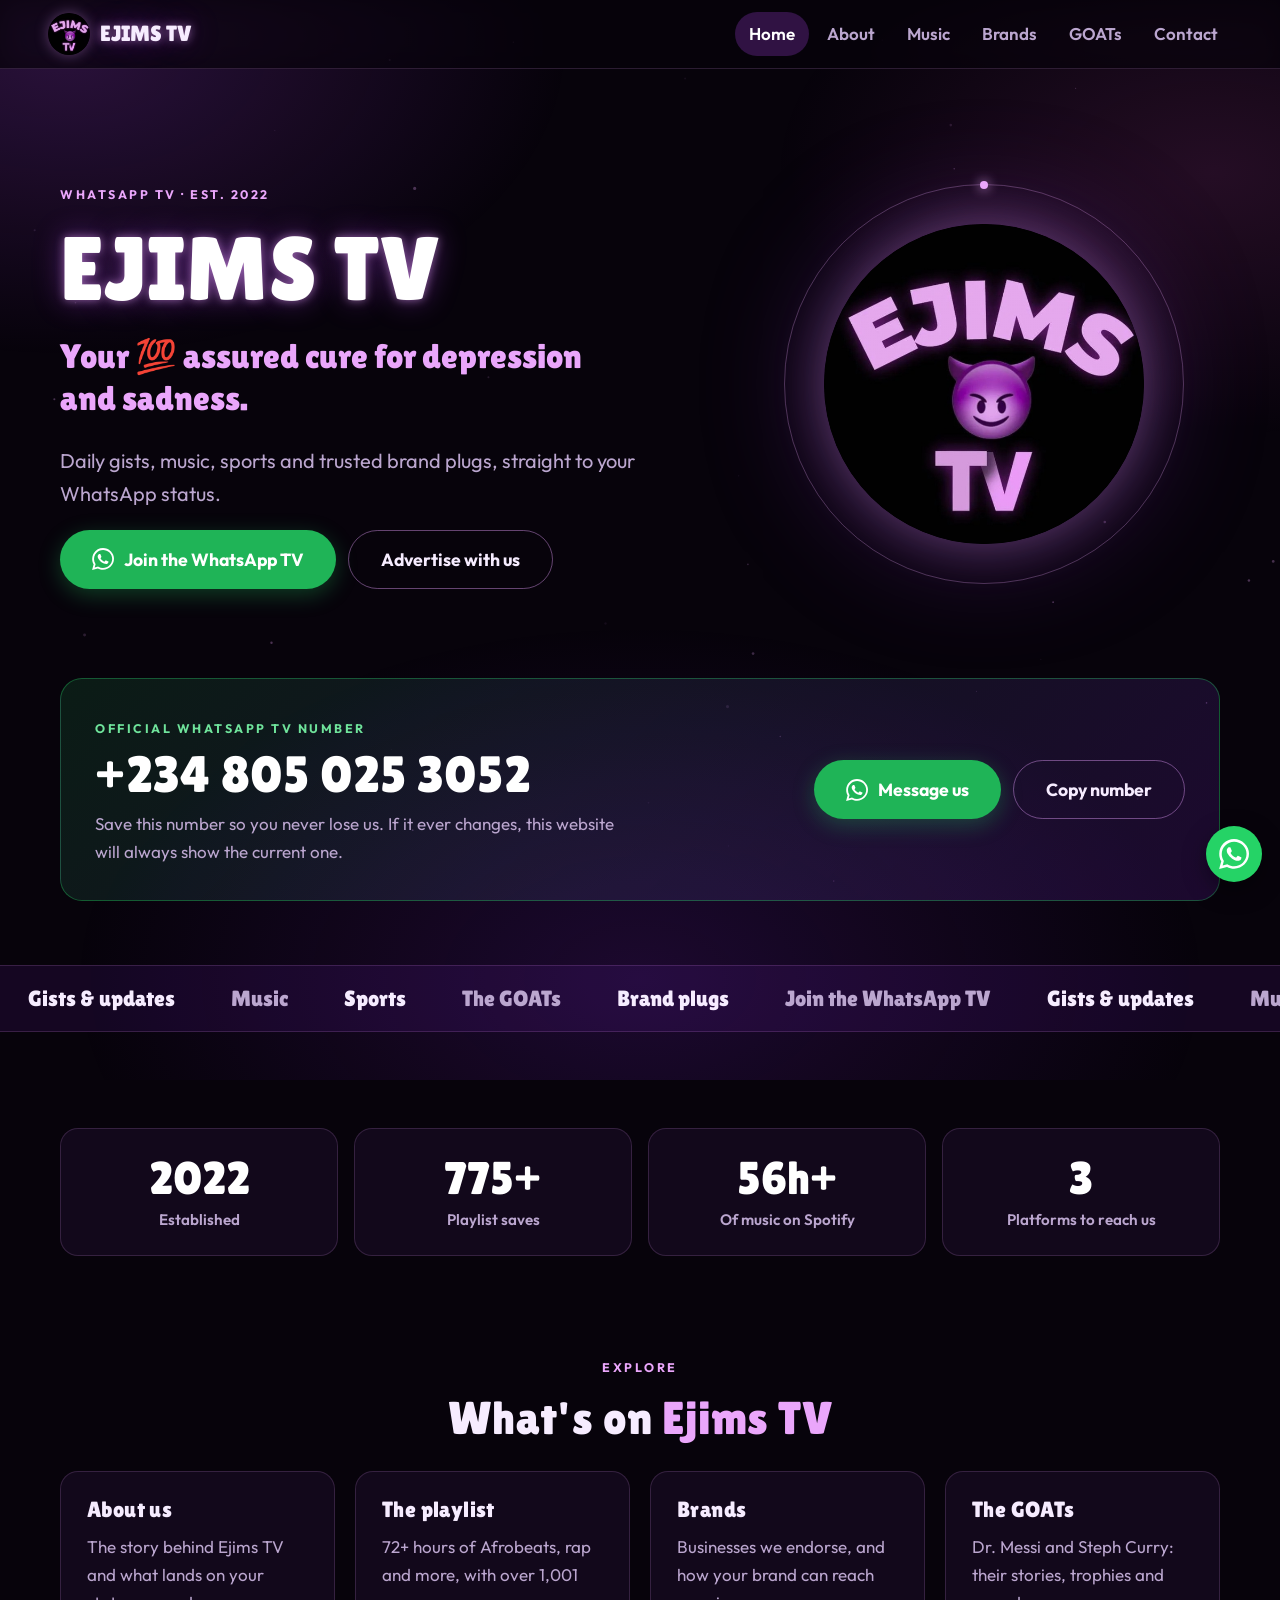
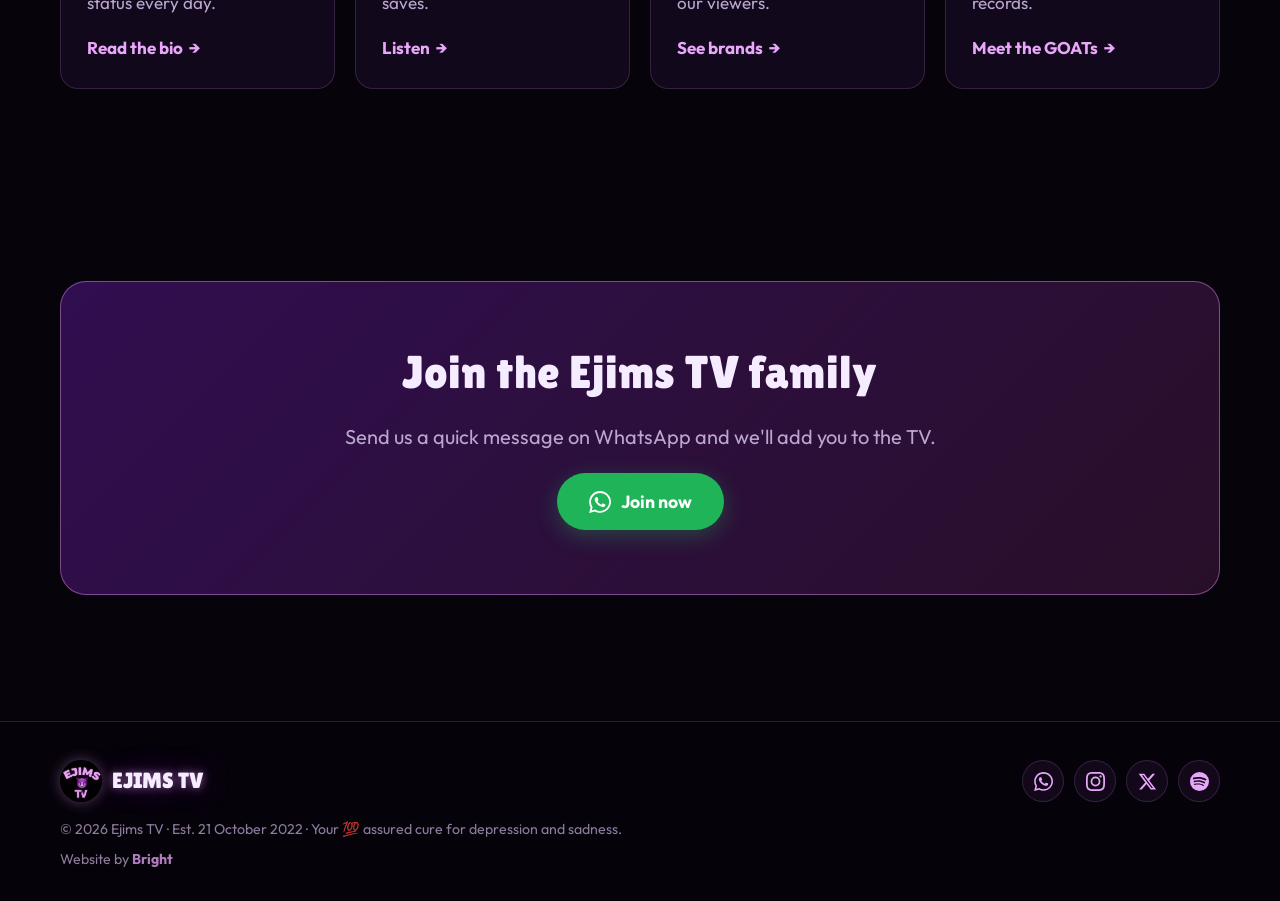
==== index.html @ bf31ee19 "Add files via upload" ====
<!doctype html>
<html lang="en">
<head>
<meta charset="utf-8">
<meta name="viewport" content="width=device-width, initial-scale=1">
<title>Ejims TV</title>
<meta name="description" content="Ejims TV is a WhatsApp TV. Your 💯 assured cure for depression and sadness. Join on WhatsApp.">
<meta name="theme-color" content="#07030b">
<meta name="author" content="Bright (brightedojaimoni.netlify.app)">
<!-- Website designed and built by Bright: https://brightedojaimoni.netlify.app -->
<link rel="canonical" href="https://ejimstv.netlify.app/">
<meta property="og:type" content="website">
<meta property="og:site_name" content="Ejims TV">
<meta property="og:url" content="https://ejimstv.netlify.app/">
<meta property="og:title" content="Ejims TV">
<meta property="og:description" content="Ejims TV is a WhatsApp TV. Your 💯 assured cure for depression and sadness. Join on WhatsApp.">
<meta property="og:image" content="https://ejimstv.netlify.app/assets/img/og-image.jpg">
<meta property="og:image:width" content="1200">
<meta property="og:image:height" content="630">
<meta property="og:image:alt" content="Ejims TV logo with the line: Your 💯 assured cure for depression and sadness">
<meta name="twitter:card" content="summary_large_image">
<meta name="twitter:site" content="@EjimsTV1">
<meta name="twitter:title" content="Ejims TV">
<meta name="twitter:description" content="Ejims TV is a WhatsApp TV. Your 💯 assured cure for depression and sadness. Join on WhatsApp.">
<meta name="twitter:image" content="https://ejimstv.netlify.app/assets/img/og-image.jpg">
<link rel="icon" href="assets/img/favicon.png">
<link rel="apple-touch-icon" href="assets/img/apple-touch-icon.png">
<link rel="preconnect" href="https://fonts.googleapis.com">
<link rel="preconnect" href="https://fonts.gstatic.com" crossorigin>
<link href="https://fonts.googleapis.com/css2?family=Lilita+One&family=Outfit:wght@400;600;700&display=swap" rel="stylesheet">
<link rel="stylesheet" href="assets/css/style.css">
<script>document.documentElement.classList.add("js")</script>
</head>
<body>
<a class="skip" href="#main">Skip to content</a>
<div class="bg-aurora" aria-hidden="true"></div>
<canvas id="particles" aria-hidden="true"></canvas>

<header class="nav">
  <a class="brand" href="index.html"><img src="assets/img/logo.png" alt="Ejims TV logo"><span>EJIMS TV</span></a>
  <button class="burger" aria-label="Menu" aria-expanded="false"><span></span></button>
  <nav aria-label="Main"><ul>
    <li><a class="link active" href="index.html" aria-current="page">Home</a></li>
    <li><a class="link" href="about.html">About</a></li>
    <li><a class="link" href="music.html">Music</a></li>
    <li><a class="link" href="brands.html">Brands</a></li>
    <li><a class="link" href="goats.html">GOATs</a></li>
    <li><a class="link" href="contact.html">Contact</a></li>
  </ul></nav>
</header>

<main id="main">

<section class="hero">
  <div class="wrap hero-grid">
    <div class="reveal">
      <span class="eyebrow">WhatsApp TV · Est. 2022</span>
      <h1 class="neon">EJIMS TV</h1>
      <p class="tagline">Your 💯 assured cure for depression and sadness.</p>
      <p class="lead">Daily gists, music, sports and trusted brand plugs, straight to your WhatsApp status.</p>
      <div class="btn-row">
        <a class="btn wa big" href="https://wa.me/2348050253052?text=Hi%20Ejims%20TV%21%20Please%20add%20me%20to%20the%20WhatsApp%20TV." data-wa="join" target="_blank" rel="noopener"><svg viewBox="0 0 24 24" aria-hidden="true"><path d="M17.5 14.4c-.3-.1-1.7-.8-2-.9-.3-.1-.5-.1-.7.1-.2.3-.8.9-.9 1.1-.2.2-.3.2-.6.1-.3-.1-1.2-.5-2.3-1.4-.9-.8-1.4-1.7-1.6-2-.2-.3 0-.5.1-.6l.4-.5c.1-.2.2-.3.3-.5.1-.2 0-.4 0-.5l-.9-2.2c-.2-.6-.5-.5-.7-.5h-.6c-.2 0-.5.1-.8.4-.3.3-1 1-1 2.4s1 2.8 1.2 3c.1.2 2 3.1 4.9 4.3.7.3 1.2.5 1.7.6.7.2 1.3.2 1.8.1.6-.1 1.7-.7 1.9-1.4.2-.7.2-1.2.2-1.4-.1-.1-.3-.2-.6-.3zM12 21.8c-1.8 0-3.5-.5-5-1.4l-.4-.2-3.7 1 1-3.6-.2-.4c-1-1.6-1.5-3.4-1.5-5.2 0-5.4 4.4-9.9 9.9-9.9 2.6 0 5.1 1 7 2.9 1.9 1.9 2.9 4.4 2.9 7 0 5.4-4.5 9.8-10 9.8zm8.4-18.3C18.2 1.3 15.2 0 12 0 5.5 0 .2 5.3.2 11.9c0 2.1.5 4.1 1.6 5.9L.1 24l6.3-1.7c1.7.9 3.7 1.4 5.7 1.4 6.5 0 11.9-5.3 11.9-11.9 0-3.2-1.2-6.1-3.6-8.3z"/></svg> Join the WhatsApp TV</a>
        <a class="btn ghost big" href="brands.html">Advertise with us</a>
      </div>
    </div>
    <div class="logo-stage reveal">
      <div class="ring"></div>
      <img class="logo" src="assets/img/logo.png" alt="Ejims TV logo: glowing pink letters and a purple devil emoji">
    </div>
  </div>
</section>

<section class="official-wrap">
  <div class="wrap">
    <div class="official reveal">
      <div class="official-text">
        <span class="eyebrow">Official WhatsApp TV number</span>
        <p class="official-num" data-wa-display>+234 805 025 3052</p>
        <p class="official-note">Save this number so you never lose us. If it ever changes, this website will always show the current one.</p>
      </div>
      <div class="btn-row">
        <a class="btn wa big" href="https://wa.me/2348050253052?text=Hi%20Ejims%20TV%21%20Please%20add%20me%20to%20the%20WhatsApp%20TV." data-wa="join" target="_blank" rel="noopener"><svg viewBox="0 0 24 24" aria-hidden="true"><path d="M17.5 14.4c-.3-.1-1.7-.8-2-.9-.3-.1-.5-.1-.7.1-.2.3-.8.9-.9 1.1-.2.2-.3.2-.6.1-.3-.1-1.2-.5-2.3-1.4-.9-.8-1.4-1.7-1.6-2-.2-.3 0-.5.1-.6l.4-.5c.1-.2.2-.3.3-.5.1-.2 0-.4 0-.5l-.9-2.2c-.2-.6-.5-.5-.7-.5h-.6c-.2 0-.5.1-.8.4-.3.3-1 1-1 2.4s1 2.8 1.2 3c.1.2 2 3.1 4.9 4.3.7.3 1.2.5 1.7.6.7.2 1.3.2 1.8.1.6-.1 1.7-.7 1.9-1.4.2-.7.2-1.2.2-1.4-.1-.1-.3-.2-.6-.3zM12 21.8c-1.8 0-3.5-.5-5-1.4l-.4-.2-3.7 1 1-3.6-.2-.4c-1-1.6-1.5-3.4-1.5-5.2 0-5.4 4.4-9.9 9.9-9.9 2.6 0 5.1 1 7 2.9 1.9 1.9 2.9 4.4 2.9 7 0 5.4-4.5 9.8-10 9.8zm8.4-18.3C18.2 1.3 15.2 0 12 0 5.5 0 .2 5.3.2 11.9c0 2.1.5 4.1 1.6 5.9L.1 24l6.3-1.7c1.7.9 3.7 1.4 5.7 1.4 6.5 0 11.9-5.3 11.9-11.9 0-3.2-1.2-6.1-3.6-8.3z"/></svg> Message us</a>
        <button class="btn ghost big copy-num" type="button">Copy number</button>
      </div>
    </div>
  </div>
</section>

<div class="marquee" aria-hidden="true"><div class="track"><span>Gists & updates</span><span>Music</span><span>Sports</span><span>The GOATs</span><span>Brand plugs</span><span>Join the WhatsApp TV</span><span>Gists & updates</span><span>Music</span><span>Sports</span><span>The GOATs</span><span>Brand plugs</span><span>Join the WhatsApp TV</span></div></div>

<section>
  <div class="wrap">
    <div class="stats">
      <div class="stat reveal"><b>2022</b><span>Established</span></div>
      <div class="stat reveal"><b data-count="1001" data-suffix="+">1,001+</b><span>Playlist saves</span></div>
      <div class="stat reveal"><b data-count="72" data-suffix="h+">72h+</b><span>Of music on Spotify</span></div>
      <div class="stat reveal"><b data-count="4">4</b><span>Platforms to reach us</span></div>
    </div>
  </div>
</section>

<section style="padding-top:0">
  <div class="wrap">
    <div class="center reveal"><span class="eyebrow">Explore</span><h2>What's on <span class="accent">Ejims TV</span></h2></div>
    <div class="grid" style="margin-top:28px">
      <a class="card reveal" href="about.html"><h3>About us</h3><p>The story behind Ejims TV and what lands on your status every day.</p><span class="more">Read the bio <b>→</b></span></a>
      <a class="card reveal" href="music.html"><h3>The playlist</h3><p>72+ hours of Afrobeats, rap and more, with over 1,001 saves.</p><span class="more">Listen <b>→</b></span></a>
      <a class="card reveal" href="brands.html"><h3>Brands</h3><p>Businesses we endorse, and how your brand can reach our viewers.</p><span class="more">See brands <b>→</b></span></a>
      <a class="card reveal" href="goats.html"><h3>The GOATs</h3><p>Dr. Messi and Steph Curry: their stories, trophies and records.</p><span class="more">Meet the GOATs <b>→</b></span></a>
    </div>
  </div>
</section>

<section>
  <div class="wrap">
    <div class="cta-band reveal">
      <h2>Join the Ejims TV family</h2>
      <p class="lead" style="margin-inline:auto">Send us a quick message on WhatsApp and we'll add you to the TV.</p>
      <div class="btn-row" style="justify-content:center">
        <a class="btn wa big" href="https://wa.me/2348050253052?text=Hi%20Ejims%20TV%21%20Please%20add%20me%20to%20the%20WhatsApp%20TV." data-wa="join" target="_blank" rel="noopener"><svg viewBox="0 0 24 24" aria-hidden="true"><path d="M17.5 14.4c-.3-.1-1.7-.8-2-.9-.3-.1-.5-.1-.7.1-.2.3-.8.9-.9 1.1-.2.2-.3.2-.6.1-.3-.1-1.2-.5-2.3-1.4-.9-.8-1.4-1.7-1.6-2-.2-.3 0-.5.1-.6l.4-.5c.1-.2.2-.3.3-.5.1-.2 0-.4 0-.5l-.9-2.2c-.2-.6-.5-.5-.7-.5h-.6c-.2 0-.5.1-.8.4-.3.3-1 1-1 2.4s1 2.8 1.2 3c.1.2 2 3.1 4.9 4.3.7.3 1.2.5 1.7.6.7.2 1.3.2 1.8.1.6-.1 1.7-.7 1.9-1.4.2-.7.2-1.2.2-1.4-.1-.1-.3-.2-.6-.3zM12 21.8c-1.8 0-3.5-.5-5-1.4l-.4-.2-3.7 1 1-3.6-.2-.4c-1-1.6-1.5-3.4-1.5-5.2 0-5.4 4.4-9.9 9.9-9.9 2.6 0 5.1 1 7 2.9 1.9 1.9 2.9 4.4 2.9 7 0 5.4-4.5 9.8-10 9.8zm8.4-18.3C18.2 1.3 15.2 0 12 0 5.5 0 .2 5.3.2 11.9c0 2.1.5 4.1 1.6 5.9L.1 24l6.3-1.7c1.7.9 3.7 1.4 5.7 1.4 6.5 0 11.9-5.3 11.9-11.9 0-3.2-1.2-6.1-3.6-8.3z"/></svg> Join now</a>
      </div>
    </div>
  </div>
</section>

</main>

<footer>
  <div class="wrap">
    <div class="row">
      <a class="brand" href="index.html"><img src="assets/img/logo.png" alt=""><span>EJIMS TV</span></a>
      <div class="icons">
        <a href="https://wa.me/2348050253052?text=Hi%20Ejims%20TV%21%20Please%20add%20me%20to%20the%20WhatsApp%20TV." data-wa="join" target="_blank" rel="noopener" aria-label="WhatsApp"><svg viewBox="0 0 24 24" aria-hidden="true"><path d="M17.5 14.4c-.3-.1-1.7-.8-2-.9-.3-.1-.5-.1-.7.1-.2.3-.8.9-.9 1.1-.2.2-.3.2-.6.1-.3-.1-1.2-.5-2.3-1.4-.9-.8-1.4-1.7-1.6-2-.2-.3 0-.5.1-.6l.4-.5c.1-.2.2-.3.3-.5.1-.2 0-.4 0-.5l-.9-2.2c-.2-.6-.5-.5-.7-.5h-.6c-.2 0-.5.1-.8.4-.3.3-1 1-1 2.4s1 2.8 1.2 3c.1.2 2 3.1 4.9 4.3.7.3 1.2.5 1.7.6.7.2 1.3.2 1.8.1.6-.1 1.7-.7 1.9-1.4.2-.7.2-1.2.2-1.4-.1-.1-.3-.2-.6-.3zM12 21.8c-1.8 0-3.5-.5-5-1.4l-.4-.2-3.7 1 1-3.6-.2-.4c-1-1.6-1.5-3.4-1.5-5.2 0-5.4 4.4-9.9 9.9-9.9 2.6 0 5.1 1 7 2.9 1.9 1.9 2.9 4.4 2.9 7 0 5.4-4.5 9.8-10 9.8zm8.4-18.3C18.2 1.3 15.2 0 12 0 5.5 0 .2 5.3.2 11.9c0 2.1.5 4.1 1.6 5.9L.1 24l6.3-1.7c1.7.9 3.7 1.4 5.7 1.4 6.5 0 11.9-5.3 11.9-11.9 0-3.2-1.2-6.1-3.6-8.3z"/></svg></a>
        <a href="https://www.instagram.com/ejimstv1" target="_blank" rel="noopener" aria-label="Instagram"><svg viewBox="0 0 24 24" aria-hidden="true"><path d="M12 2.2c3.2 0 3.6 0 4.8.1 3.3.1 4.8 1.7 4.9 4.9.1 1.3.1 1.6.1 4.8s0 3.6-.1 4.8c-.1 3.2-1.7 4.8-4.9 4.9-1.3.1-1.6.1-4.8.1s-3.6 0-4.8-.1c-3.3-.1-4.8-1.7-4.9-4.9C2.2 15.6 2.2 15.2 2.2 12s0-3.6.1-4.8C2.4 3.9 3.9 2.4 7.2 2.3 8.4 2.2 8.8 2.2 12 2.2zM12 0C8.7 0 8.3 0 7.1.1 2.7.3.3 2.7.1 7.1 0 8.3 0 8.7 0 12s0 3.7.1 4.9c.2 4.4 2.6 6.8 7 7 1.2.1 1.6.1 4.9.1s3.7 0 4.9-.1c4.4-.2 6.8-2.6 7-7 .1-1.2.1-1.6.1-4.9s0-3.7-.1-4.9c-.2-4.4-2.6-6.8-7-7C15.7 0 15.3 0 12 0zm0 5.8a6.2 6.2 0 1 0 0 12.4 6.2 6.2 0 0 0 0-12.4zM12 16a4 4 0 1 1 0-8 4 4 0 0 1 0 8zm6.4-11.8a1.4 1.4 0 1 0 0 2.9 1.4 1.4 0 0 0 0-2.9z"/></svg></a>
        <a href="https://x.com/EjimsTV1" target="_blank" rel="noopener" aria-label="X (Twitter)"><svg viewBox="0 0 24 24" aria-hidden="true"><path d="M18.2 2.2h3.4l-7.4 8.5 8.7 11.5h-6.8l-5.3-7-6.1 7H1.3l7.9-9L.8 2.2h7l4.8 6.4 5.6-6.4zm-1.2 18h1.9L7 4.1H5L17 20.2z"/></svg></a>
        <a href="https://open.spotify.com/playlist/39rjvm17uGZsplxBVE3SFu" target="_blank" rel="noopener" aria-label="Spotify playlist"><svg viewBox="0 0 24 24" aria-hidden="true"><path d="M12 0a12 12 0 1 0 0 24 12 12 0 0 0 0-24zm5.5 17.3a.7.7 0 0 1-1 .3c-2.8-1.7-6.4-2.1-10.6-1.2a.7.7 0 1 1-.3-1.5c4.6-1 8.5-.6 11.7 1.4.3.2.4.7.2 1zm1.5-3.3a.9.9 0 0 1-1.3.3c-3.2-2-8.1-2.6-11.9-1.4a.9.9 0 0 1-.5-1.8c4.3-1.3 9.7-.7 13.4 1.6.4.3.5.9.3 1.3zm.1-3.4C15.3 8.3 8.9 8.1 5.2 9.2a1.1 1.1 0 1 1-.6-2.1c4.3-1.3 11.3-1 15.7 1.6a1.1 1.1 0 0 1-1.2 1.9z"/></svg></a>
      </div>
    </div>
    <small>© <span data-year>2026</span> Ejims TV · Est. 21 October 2022 · Your 💯 assured cure for depression and sadness.</small>
    <small class="credit">Website by <a href="https://brightedojaimoni.netlify.app" target="_blank" rel="noopener author">Bright</a></small>
  </div>
</footer>

<a class="wa-float" href="https://wa.me/2348050253052?text=Hi%20Ejims%20TV%21%20Please%20add%20me%20to%20the%20WhatsApp%20TV." data-wa="join" target="_blank" rel="noopener" aria-label="Chat with Ejims TV on WhatsApp"><svg viewBox="0 0 24 24" aria-hidden="true"><path d="M17.5 14.4c-.3-.1-1.7-.8-2-.9-.3-.1-.5-.1-.7.1-.2.3-.8.9-.9 1.1-.2.2-.3.2-.6.1-.3-.1-1.2-.5-2.3-1.4-.9-.8-1.4-1.7-1.6-2-.2-.3 0-.5.1-.6l.4-.5c.1-.2.2-.3.3-.5.1-.2 0-.4 0-.5l-.9-2.2c-.2-.6-.5-.5-.7-.5h-.6c-.2 0-.5.1-.8.4-.3.3-1 1-1 2.4s1 2.8 1.2 3c.1.2 2 3.1 4.9 4.3.7.3 1.2.5 1.7.6.7.2 1.3.2 1.8.1.6-.1 1.7-.7 1.9-1.4.2-.7.2-1.2.2-1.4-.1-.1-.3-.2-.6-.3zM12 21.8c-1.8 0-3.5-.5-5-1.4l-.4-.2-3.7 1 1-3.6-.2-.4c-1-1.6-1.5-3.4-1.5-5.2 0-5.4 4.4-9.9 9.9-9.9 2.6 0 5.1 1 7 2.9 1.9 1.9 2.9 4.4 2.9 7 0 5.4-4.5 9.8-10 9.8zm8.4-18.3C18.2 1.3 15.2 0 12 0 5.5 0 .2 5.3.2 11.9c0 2.1.5 4.1 1.6 5.9L.1 24l6.3-1.7c1.7.9 3.7 1.4 5.7 1.4 6.5 0 11.9-5.3 11.9-11.9 0-3.2-1.2-6.1-3.6-8.3z"/></svg></a>
<button class="to-top" aria-label="Back to top">↑</button>
<script src="assets/js/config.js" defer></script>
<script src="assets/js/main.js" defer></script>
</body>
</html>
---- assets/css/style.css ----
/* Ejims TV — neon night theme pulled from the logo, kept calm enough for brands */
:root {
  --bg: #07030b;
  --card: rgba(22, 11, 33, 0.78);
  --card-solid: #140a1f;
  --line: rgba(232, 160, 255, 0.16);
  --line-strong: rgba(232, 160, 255, 0.42);
  --pink: #eaa6fb;
  --purple: #9b3fd6;
  --violet: #6a1fb0;
  --hot: #d94fc4;
  --text: #f6ecff;
  --muted: #bba6cf;
  --wa: #25d366;
  --radius: 18px;
  --glow: 0 0 10px rgba(234, 166, 251, .55), 0 0 30px rgba(155, 63, 214, .45);
  --font-display: "Lilita One", "Arial Rounded MT Bold", system-ui, sans-serif;
  --font-body: "Outfit", system-ui, -apple-system, Segoe UI, sans-serif;
  --ease: cubic-bezier(.2, .8, .2, 1);
  color-scheme: dark;
}

*, *::before, *::after { box-sizing: border-box; }
html { scroll-behavior: smooth; -webkit-text-size-adjust: 100%; }
body {
  margin: 0; background: var(--bg); color: var(--text);
  font-family: var(--font-body); font-size: 17px; line-height: 1.65;
  overflow-x: hidden; min-height: 100vh;
}
img { max-width: 100%; display: block; }
a { color: var(--pink); }
h1, h2, h3 { font-family: var(--font-display); font-weight: 400; line-height: 1.1; margin: 0 0 .5em; letter-spacing: .4px; text-wrap: balance; }
h1 { font-size: clamp(2.6rem, 7vw, 4.8rem); }
h2 { font-size: clamp(1.9rem, 4.5vw, 2.9rem); }
h3 { font-size: 1.35rem; }
p { margin: 0 0 1em; }

/* ---------- Background ---------- */
.bg-aurora {
  position: fixed; inset: -20%; z-index: -3; pointer-events: none;
  background:
    radial-gradient(40% 35% at 18% 18%, rgba(155, 63, 214, .24), transparent 70%),
    radial-gradient(35% 30% at 82% 28%, rgba(217, 79, 196, .14), transparent 70%),
    radial-gradient(45% 40% at 50% 92%, rgba(106, 31, 176, .22), transparent 70%);
  animation: aurora 40s ease-in-out infinite alternate;
}
@keyframes aurora { to { transform: translate3d(3%, -2%, 0) scale(1.06); } }
#particles { position: fixed; inset: 0; z-index: -2; pointer-events: none; }

/* ---------- Page fade ---------- */
body { animation: page-in .5s var(--ease) both; }
body.leaving { opacity: 0; transition: opacity .25s; }
@keyframes page-in { from { opacity: 0; } }

/* ---------- Nav ---------- */
.nav {
  position: sticky; top: 0; z-index: 50;
  display: flex; align-items: center; justify-content: space-between; gap: 16px;
  padding: 12px clamp(16px, 4vw, 48px);
  background: rgba(7, 3, 11, .78);
  backdrop-filter: blur(14px); -webkit-backdrop-filter: blur(14px);
  border-bottom: 1px solid var(--line);
}
.brand { display: flex; align-items: center; gap: 10px; text-decoration: none; color: var(--text); }
.brand img { width: 42px; height: 42px; border-radius: 50%; box-shadow: 0 0 14px rgba(234,166,251,.35); }
.brand span { font-family: var(--font-display); font-size: 1.35rem; text-shadow: var(--glow); }
.nav ul { list-style: none; display: flex; gap: 4px; margin: 0; padding: 0; }
.nav a.link {
  display: block; padding: 8px 14px; border-radius: 999px;
  color: var(--muted); text-decoration: none; font-weight: 600; transition: color .2s, background .2s;
}
.nav a.link:hover { color: #fff; }
.nav a.link.active { color: #fff; background: rgba(155,63,214,.28); }
.burger { display: none; background: none; border: 0; width: 44px; height: 44px; cursor: pointer; position: relative; }
.burger span, .burger span::before, .burger span::after {
  position: absolute; left: 10px; width: 24px; height: 2px; border-radius: 2px; background: var(--pink);
  transition: transform .3s, background .3s; content: "";
}
.burger span { top: 21px; }
.burger span::before { top: -8px; left: 0; }
.burger span::after { top: 8px; left: 0; }
.nav.open .burger span { background: transparent; }
.nav.open .burger span::before { transform: translateY(8px) rotate(45deg); }
.nav.open .burger span::after { transform: translateY(-8px) rotate(-45deg); }
@media (max-width: 860px) {
  .burger { display: block; order: 3; margin-right: -8px; }
  .nav > nav { order: 2; }
  .nav ul {
    position: fixed; inset: 67px 0 auto 0; flex-direction: column; gap: 2px;
    padding: 12px 16px 18px; background: rgba(10, 4, 16, .98); border-bottom: 1px solid var(--line);
    transform: translateY(-110%); transition: transform .35s var(--ease); visibility: hidden;
  }
  .nav.open ul { transform: none; visibility: visible; }
  .nav a.link { font-size: 1.1rem; padding: 12px 16px; }
}

/* ---------- Layout ---------- */
main { position: relative; overflow-x: clip; }
.wrap { width: min(1160px, 100% - 32px); margin-inline: auto; }
section { padding: clamp(52px, 8vw, 96px) 0; }
.eyebrow {
  display: inline-block; font-weight: 700; font-size: .78rem; letter-spacing: 2.5px; text-transform: uppercase;
  color: var(--pink); margin-bottom: 14px;
}
.lead { font-size: clamp(1.08rem, 2.1vw, 1.25rem); color: var(--muted); max-width: 640px; }
.center { text-align: center; }
.center .lead { margin-inline: auto; }
.neon { color: #fff; text-shadow: var(--glow); }
.accent { color: var(--pink); }

/* ---------- Buttons ---------- */
.btn {
  display: inline-flex; align-items: center; justify-content: center; gap: 10px;
  padding: 14px 26px; border-radius: 999px; border: 0; cursor: pointer;
  font: 700 1rem var(--font-body); color: #fff; text-decoration: none;
  background: linear-gradient(135deg, var(--violet), var(--purple));
  box-shadow: 0 6px 22px rgba(155,63,214,.35);
  transition: transform .2s var(--ease), box-shadow .2s, background .2s;
}
.btn:hover { transform: translateY(-2px); box-shadow: 0 10px 30px rgba(155,63,214,.5); }
.btn:active { transform: none; }
.btn.wa { background: #1fb457; box-shadow: 0 6px 22px rgba(37,211,102,.28); }
.btn.wa:hover { background: #22c35f; box-shadow: 0 10px 30px rgba(37,211,102,.4); }
.btn.spotify { background: #1aa34a; box-shadow: 0 6px 22px rgba(29,185,84,.28); }
.btn.ghost { background: transparent; border: 1.5px solid var(--line-strong); box-shadow: none; color: var(--text); }
.btn.ghost:hover { border-color: var(--pink); background: rgba(234,166,251,.06); }
.btn.big { padding: 17px 32px; font-size: 1.1rem; }
.btn svg { width: 22px; height: 22px; flex: none; fill: currentColor; }
.btn-row { display: flex; flex-wrap: wrap; gap: 12px; }
.center .btn-row { justify-content: center; }

/* ---------- Hero ---------- */
.hero { padding: clamp(48px, 9vw, 110px) 0 clamp(48px, 7vw, 90px); }
.hero-grid { display: grid; grid-template-columns: 1.15fr .85fr; gap: 48px; align-items: center; }
.hero h1 { margin-bottom: .2em; font-size: clamp(3rem, 8vw, 5.6rem); }
.hero .tagline { font-family: var(--font-display); font-size: clamp(1.45rem, 3.2vw, 2.1rem); line-height: 1.25; color: var(--pink); margin-bottom: .7em; max-width: 560px; }
.logo-stage { position: relative; aspect-ratio: 1; width: min(400px, 100%); max-width: 100%; margin-inline: auto; display: grid; place-items: center; }
.logo-stage .ring { position: absolute; inset: 0; border-radius: 50%; border: 1px solid rgba(234,166,251,.28); animation: spin 60s linear infinite; }
.logo-stage .ring::after { content: ""; position: absolute; top: -4px; left: 50%; width: 8px; height: 8px; margin-left: -4px; border-radius: 50%; background: var(--pink); box-shadow: 0 0 12px var(--pink); }
.logo-stage img.logo { width: 80%; border-radius: 50%; box-shadow: 0 0 50px rgba(234,166,251,.3), 0 0 120px rgba(155,63,214,.35); animation: float 8s ease-in-out infinite; }
@keyframes spin { to { transform: rotate(360deg); } }
@keyframes float { 0%,100% { transform: translateY(0); } 50% { transform: translateY(-10px); } }
@media (max-width: 860px) {
  .hero-grid { grid-template-columns: 1fr; text-align: center; gap: 28px; }
  .hero .btn-row { justify-content: center; }
  .hero .lead, .hero .tagline { margin-inline: auto; }
  .logo-stage { width: min(280px, 76%); order: -1; }
}

/* ---------- Marquee (one, calm) ---------- */
.marquee { overflow: hidden; border-block: 1px solid var(--line); background: rgba(106,31,176,.14); }
.marquee .track { display: flex; width: max-content; animation: marquee 60s linear infinite; }
.marquee span { font-family: var(--font-display); font-size: clamp(1.05rem, 2.2vw, 1.4rem); padding: 14px 28px; white-space: nowrap; color: var(--muted); }
.marquee span:nth-child(odd) { color: var(--text); }
@keyframes marquee { to { transform: translateX(-50%); } }

/* ---------- Cards ---------- */
.grid { display: grid; gap: 20px; grid-template-columns: repeat(auto-fit, minmax(240px, 1fr)); }
.card {
  position: relative; padding: 26px; border-radius: var(--radius);
  background: var(--card); border: 1px solid var(--line);
  transition: transform .3s var(--ease), border-color .3s, box-shadow .3s;
}
.card:hover { border-color: var(--line-strong); }
a.card { text-decoration: none; color: inherit; display: block; }
a.card:hover, .lift:hover { transform: translateY(-4px); box-shadow: 0 16px 40px rgba(60,16,100,.35); }
.card .icon { font-size: 1.9rem; margin-bottom: 10px; display: block; }
.card p { color: var(--muted); }
.card .more { color: var(--pink); font-weight: 700; display: inline-flex; gap: 6px; align-items: center; }
.card .more b { transition: transform .25s var(--ease); }
a.card:hover .more b { transform: translateX(4px); }

/* ---------- Stats ---------- */
.stats { display: grid; grid-template-columns: repeat(auto-fit, minmax(170px, 1fr)); gap: 16px; }
.stat { text-align: center; padding: 22px 14px; border-radius: var(--radius); background: var(--card); border: 1px solid var(--line); }
.stat b { display: block; font-family: var(--font-display); font-weight: 400; font-size: clamp(2.1rem, 4.5vw, 2.9rem); color: #fff; line-height: 1.15; font-variant-numeric: tabular-nums; }
.stat span { color: var(--muted); font-weight: 600; font-size: .95rem; }

/* ---------- Page header ---------- */
.page-head { padding: clamp(56px, 9vw, 104px) 0 24px; text-align: center; }
.page-head .lead { margin-inline: auto; }

/* ---------- Reveal (content is visible by default; JS opts in) ---------- */
.js .reveal { opacity: 0; transform: translateY(24px); transition: opacity .7s ease, transform .7s var(--ease); }
.js .reveal.in { opacity: 1; transform: none; }

/* ---------- About ---------- */
.about-grid { display: grid; grid-template-columns: .8fr 1.2fr; gap: 50px; align-items: center; }
.about-grid .photo img { border-radius: 50%; width: min(360px, 100%); margin-inline: auto; box-shadow: 0 0 70px rgba(155,63,214,.4); }
@media (max-width: 860px) { .about-grid { grid-template-columns: 1fr; text-align: center; } .about-grid .btn-row { justify-content: center; } }
.timeline { position: relative; max-width: 780px; margin: 36px auto 0; padding-left: 34px; display: grid; gap: 18px; }
.timeline::before { content: ""; position: absolute; left: 9px; top: 8px; bottom: 8px; width: 2px; background: linear-gradient(var(--pink), var(--purple), transparent); }
.tl-item::before { content: ""; position: absolute; left: -31px; top: 30px; width: 12px; height: 12px; border-radius: 50%; background: var(--pink); box-shadow: 0 0 0 4px rgba(234,166,251,.18); }
.tl-item .date { font-weight: 700; color: var(--pink); letter-spacing: 1.5px; text-transform: uppercase; font-size: .8rem; }
.todo-note { border: 1px dashed var(--line-strong); border-radius: 14px; padding: 12px 16px; color: var(--muted); font-size: .95rem; }

/* ---------- Music ---------- */
.playlist { display: grid; grid-template-columns: 300px 1fr; gap: 32px; align-items: center; max-width: 920px; margin: 0 auto; padding: 28px; }
.playlist .cover { width: 100%; aspect-ratio: 1; border-radius: 14px; object-fit: cover; box-shadow: 0 20px 50px rgba(0,0,0,.5); }
.playlist .meta { color: var(--muted); font-size: .95rem; margin-bottom: 16px; }
.playlist .meta b { color: var(--text); }
.tracks { list-style: none; margin: 0 0 20px; padding: 0; display: grid; gap: 2px; counter-reset: t; }
.tracks li { display: grid; grid-template-columns: 26px 1fr; gap: 10px; padding: 8px 10px; border-radius: 10px; counter-increment: t; transition: background .2s; }
.tracks li::before { content: counter(t); color: var(--muted); font-variant-numeric: tabular-nums; text-align: right; }
.tracks li:hover { background: rgba(155,63,214,.16); }
.tracks strong { display: block; font-weight: 600; }
.tracks small { color: var(--muted); }
@media (max-width: 760px) { .playlist { grid-template-columns: 1fr; padding: 20px; } .playlist .cover { max-width: 280px; margin-inline: auto; } }
.player-wrap { max-width: 920px; margin: 26px auto 0; }
.player-wrap iframe { width: 100%; height: 452px; border: 0; border-radius: 14px; background: #121212; display: block; }
.artists { display: flex; flex-wrap: wrap; gap: 10px; justify-content: center; margin-top: 18px; }
.chip { padding: 8px 16px; border-radius: 999px; border: 1px solid var(--line); background: var(--card); font-weight: 600; font-size: .95rem; }

/* ---------- Brands ---------- */
.brand-card { text-align: center; min-height: 230px; display: flex; flex-direction: column; align-items: center; justify-content: center; }
.brand-card .placeholder-logo { width: 84px; height: 84px; border-radius: 22px; display: grid; place-items: center; font-size: 2.1rem; margin-bottom: 14px; background: rgba(155,63,214,.18); border: 1px solid var(--line); }
.brand-card.ad-slot { border-style: dashed; }
.perks { display: grid; grid-template-columns: repeat(auto-fit, minmax(220px, 1fr)); gap: 18px; }

/* ---------- GOATs ---------- */
.goat-switch { display: flex; justify-content: center; gap: 10px; flex-wrap: wrap; margin-top: 26px; }
.profile { display: grid; grid-template-columns: 380px 1fr; gap: 40px; align-items: center; }
.profile.curry { grid-template-columns: 1fr 340px; }
.profile.curry .portrait { order: 2; }
.portrait { position: relative; aspect-ratio: 4 / 5; max-width: 100%; border-radius: 22px; overflow: hidden; border: 1px solid var(--line-strong);
  background: radial-gradient(120% 80% at 50% 0%, #3a1660, #12071c 70%); }
.portrait img { position: absolute; inset: 0; width: 100%; height: 100%; object-fit: cover; object-position: center 20%; }
.portrait .mono { position: absolute; inset: 0; display: grid; place-items: center; font-family: var(--font-display); font-size: 7rem; color: rgba(234,166,251,.18); }
.portrait .tag { position: absolute; left: 14px; bottom: 14px; z-index: 2; padding: 6px 14px; border-radius: 999px; background: rgba(7,3,11,.8); border: 1px solid var(--line-strong); font-weight: 700; font-size: .9rem; }
.facts { display: grid; grid-template-columns: repeat(auto-fit, minmax(150px, 1fr)); gap: 10px; margin: 18px 0 0; padding: 0; list-style: none; }
.facts li { padding: 10px 14px; border-radius: 12px; background: rgba(155,63,214,.1); border: 1px solid var(--line); font-size: .92rem; color: var(--muted); }
.facts b { display: block; color: var(--text); font-size: 1rem; }
@media (max-width: 900px) {
  .profile, .profile.curry { grid-template-columns: 1fr; }
  .profile.curry .portrait { order: 0; }
  .portrait { width: min(360px, 100%); margin-inline: auto; }
}
.dr { font-size: clamp(3rem, 10vw, 6.4rem); }
.filters { display: flex; flex-wrap: wrap; justify-content: center; gap: 8px; margin: 0 0 30px; }
.filters button {
  font: 600 .92rem var(--font-body); color: var(--muted); padding: 9px 16px; border-radius: 999px; cursor: pointer;
  background: var(--card); border: 1px solid var(--line); transition: color .2s, background .2s, border-color .2s;
}
.filters button:hover { color: #fff; border-color: var(--line-strong); }
.filters button.on { color: #fff; background: var(--purple); border-color: transparent; }
.achievements { display: grid; gap: 22px; grid-template-columns: repeat(auto-fill, minmax(290px, 1fr)); }
.ach { padding: 0; overflow: hidden; display: flex; flex-direction: column; }
.ach.hide { display: none; }
.ach figure { margin: 0; position: relative; aspect-ratio: 16 / 10; overflow: hidden;
  background: linear-gradient(135deg, #2c1046, #12071c); }
.ach figure .ph { position: absolute; inset: 0; display: grid; place-items: center; font-size: 3rem; opacity: .55; }
.ach figure img { position: absolute; inset: 0; width: 100%; height: 100%; object-fit: cover; object-position: center 25%; transition: transform .6s var(--ease); }
.ach:hover figure img { transform: scale(1.04); }
.ach .year { position: absolute; top: 12px; left: 12px; z-index: 2; font-weight: 700; font-size: .85rem; padding: 4px 12px; border-radius: 999px; background: rgba(7,3,11,.82); border: 1px solid var(--line-strong); color: #fff; font-variant-numeric: tabular-nums; }
.ach .body { padding: 20px 22px 22px; }
.ach .body p { margin: 0; }
.photo-note { margin-top: 36px; text-align: center; font-size: .8rem; color: var(--muted); opacity: .7; }

/* ---------- Contact ---------- */
.socials { display: grid; grid-template-columns: repeat(auto-fit, minmax(230px, 1fr)); gap: 20px; }
.social { text-align: center; padding: 32px 22px; }
.social .s-icon { width: 68px; height: 68px; margin: 0 auto 14px; border-radius: 20px; display: grid; place-items: center; }
.social .s-icon svg { width: 34px; height: 34px; fill: #fff; }
.social.ig .s-icon { background: radial-gradient(circle at 30% 107%, #fdf497 0%, #fd5949 45%, #d6249f 60%, #285AEB 90%); }
.social.x .s-icon { background: #000; border: 1px solid #444; }
.social.wa .s-icon { background: var(--wa); }
.social.sp .s-icon { background: #1db954; }
.social .handle { color: var(--pink); font-weight: 700; }
form.wa-form { display: grid; gap: 16px; max-width: 620px; margin: 0 auto; }
.field label { display: block; font-weight: 700; margin-bottom: 6px; }
.field input, .field textarea {
  width: 100%; padding: 13px 15px; border-radius: 12px; border: 1px solid var(--line);
  background: rgba(10,4,16,.85); color: var(--text); font: 1rem var(--font-body); transition: border-color .2s, box-shadow .2s;
}
.field input:focus, .field textarea:focus { outline: none; border-color: var(--pink); box-shadow: 0 0 0 3px rgba(234,166,251,.15); }
.toggle-group { display: flex; gap: 10px; flex-wrap: wrap; }
.toggle-group label { flex: 1 1 140px; cursor: pointer; position: relative; }
.toggle-group input { position: absolute; opacity: 0; pointer-events: none; }
.toggle-group span { display: block; text-align: center; padding: 11px; border-radius: 12px; border: 1px solid var(--line); background: var(--card); font-weight: 700; transition: background .2s, border-color .2s; }
.toggle-group input:checked + span { background: var(--purple); border-color: transparent; }
.toggle-group input:focus-visible + span { outline: 2px solid var(--pink); }
.form-note { font-size: .9rem; color: var(--muted); margin: 0; }

/* ---------- CTA band ---------- */
.cta-band { text-align: center; padding: clamp(40px, 7vw, 64px) 24px; border-radius: 26px; border: 1px solid var(--line-strong);
  background: linear-gradient(135deg, rgba(106,31,176,.42), rgba(217,79,196,.16)); }

/* ---------- Footer ---------- */
footer { border-top: 1px solid var(--line); padding: 38px 0 30px; margin-top: 30px; color: var(--muted); background: rgba(7,3,11,.8); }
footer .row { display: flex; flex-wrap: wrap; gap: 20px; justify-content: space-between; align-items: center; }
footer .icons { display: flex; gap: 10px; }
footer .icons a { width: 42px; height: 42px; border-radius: 50%; display: grid; place-items: center; background: var(--card); border: 1px solid var(--line); transition: background .2s, border-color .2s; }
footer .icons a:hover { background: rgba(155,63,214,.3); border-color: var(--line-strong); }
footer .icons svg { width: 19px; height: 19px; fill: var(--pink); }
footer small { display: block; margin-top: 16px; opacity: .75; }

.wa-float {
  position: fixed; right: max(18px, env(safe-area-inset-right, 0px)); bottom: calc(18px + env(safe-area-inset-bottom, 0px)); z-index: 60;
  width: 56px; height: 56px; border-radius: 50%; display: grid; place-items: center;
  background: var(--wa); box-shadow: 0 8px 24px rgba(0,0,0,.4); transition: transform .2s var(--ease);
}
.wa-float:hover { transform: scale(1.06); }
.wa-float svg { width: 30px; height: 30px; fill: #fff; }
.to-top { position: fixed; left: max(18px, env(safe-area-inset-left, 0px)); bottom: calc(18px + env(safe-area-inset-bottom, 0px)); z-index: 60; width: 44px; height: 44px; border-radius: 50%; border: 1px solid var(--line);
  background: var(--card-solid); color: var(--pink); font-size: 1.2rem; cursor: pointer; opacity: 0; pointer-events: none; transition: opacity .3s; }
.to-top.show { opacity: 1; pointer-events: auto; }

.skip { position: absolute; left: -999px; top: 10px; z-index: 200; background: #fff; color: #000; padding: 8px 12px; border-radius: 8px; }
.skip:focus { left: 10px; }
:focus-visible { outline: 2px solid var(--pink); outline-offset: 3px; }

@media (prefers-reduced-motion: reduce) {
  *, *::before, *::after { animation: none !important; transition-duration: .01ms !important; scroll-behavior: auto !important; }
  .js .reveal { opacity: 1; transform: none; }
}

/* ---------- Partner brands ---------- */
.partners { display: grid; gap: 22px; grid-template-columns: repeat(auto-fill, minmax(280px, 1fr)); }
.partner { padding: 0; overflow: hidden; display: flex; flex-direction: column; }
.partner-media { display: block; aspect-ratio: 16 / 10; overflow: hidden; border-bottom: 1px solid var(--line); }
.partner-media img { width: 100%; height: 100%; object-position: center top; transition: transform .6s var(--ease); }
.partner:hover .partner-media img { transform: scale(1.03); }
.partner-body { padding: 20px 22px 24px; display: flex; flex-direction: column; flex: 1; }
.partner-body .eyebrow { margin-bottom: 6px; font-size: .72rem; }
.partner-body h3 { margin-bottom: .25em; }
.partner-body .slogan { color: var(--pink); font-weight: 600; margin-bottom: .6em; }
.partner-body p { color: var(--muted); }
.partner-body p:not(.slogan) { flex: 1; }
.partner-body .btn { align-self: flex-start; padding: 11px 20px; font-size: .95rem; }
.partners .ad-slot { min-height: 100%; }

/* ---------- Official number strip ---------- */
.official-wrap { padding: 0 0 clamp(40px, 6vw, 64px); }
.official {
  display: flex; flex-wrap: wrap; align-items: center; justify-content: space-between; gap: 22px 32px;
  padding: clamp(22px, 4vw, 34px); border-radius: 22px;
  background: linear-gradient(135deg, rgba(37,211,102,.12), rgba(106,31,176,.22));
  border: 1px solid rgba(37,211,102,.35);
}
.official-text { min-width: 0; flex: 1 1 320px; }
.official .eyebrow { color: #6fe39b; margin-bottom: 6px; }
.official-num { font-family: var(--font-display); font-size: clamp(2rem, 6vw, 3.2rem); line-height: 1.1; margin: 0 0 8px; color: #fff; font-variant-numeric: tabular-nums; user-select: all; }
.official-note { color: var(--muted); margin: 0; max-width: 520px; }
@media (max-width: 600px) { .official { text-align: center; justify-content: center; } .official .btn-row { justify-content: center; } }
footer small.credit { margin-top: 6px; }
footer .credit a { color: var(--pink); font-weight: 700; text-decoration: none; border-bottom: 1px solid transparent; transition: border-color .2s; }
footer .credit a:hover { border-color: var(--pink); }

/* ---------- Honours list (achievements without a photo) ---------- */
.honours-title { text-align: center; margin: 48px 0 20px; font-size: 1.6rem; }
.honours { display: grid; gap: 14px; grid-template-columns: repeat(auto-fill, minmax(320px, 1fr)); }
.honour { display: flex; gap: 16px; align-items: flex-start; padding: 18px 20px; border-radius: var(--radius); background: var(--card); border: 1px solid var(--line); transition: border-color .3s; }
.honour:hover { border-color: var(--line-strong); }
.honour.hide { display: none; }
.honour .h-badge { flex: none; width: 46px; height: 46px; border-radius: 14px; display: grid; place-items: center; font-size: 1.4rem; background: rgba(155,63,214,.18); border: 1px solid var(--line); }
.honour > div { min-width: 0; }
.honour .h-year { font-weight: 700; font-size: .8rem; letter-spacing: 1px; color: var(--pink); font-variant-numeric: tabular-nums; }
.honour h3 { font-size: 1.15rem; margin: 2px 0 4px; }
.honour p { color: var(--muted); margin: 0; font-size: .95rem; }
@media (max-width: 400px) { .honours { grid-template-columns: 1fr; } }
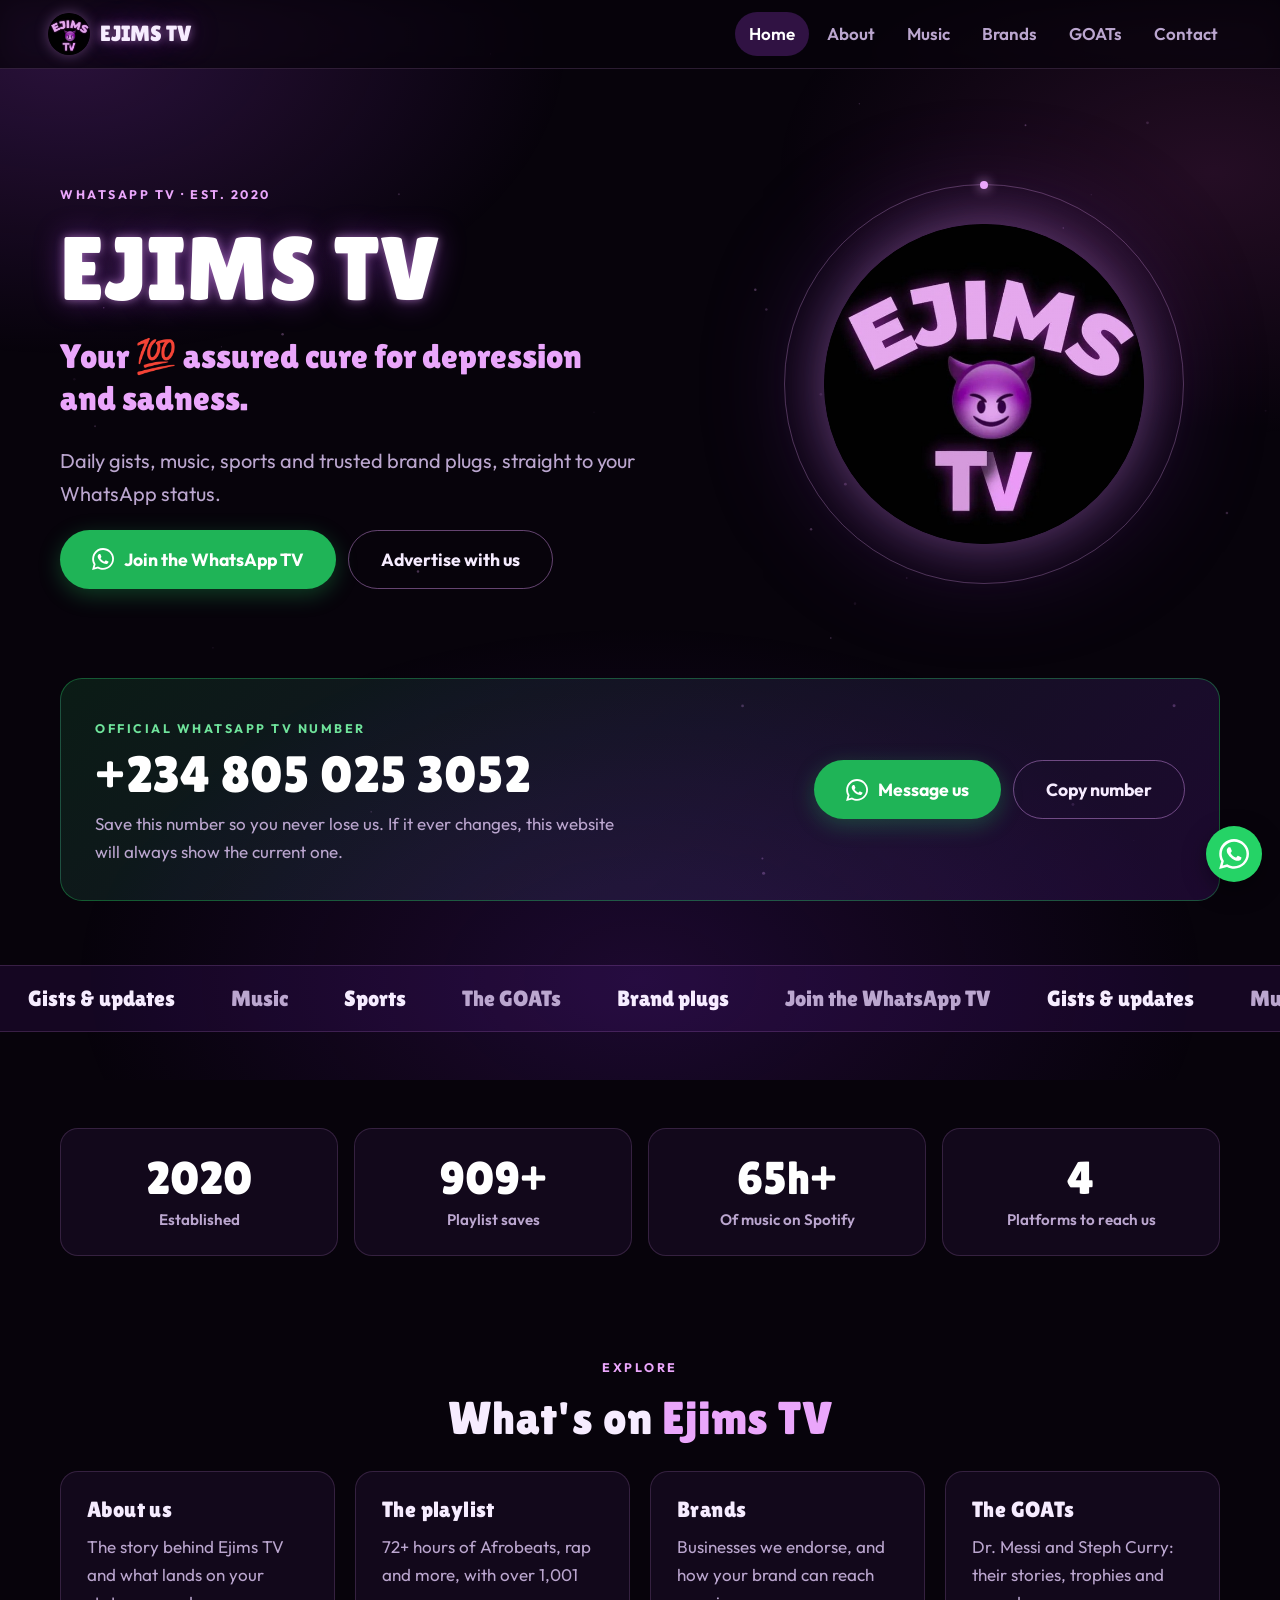
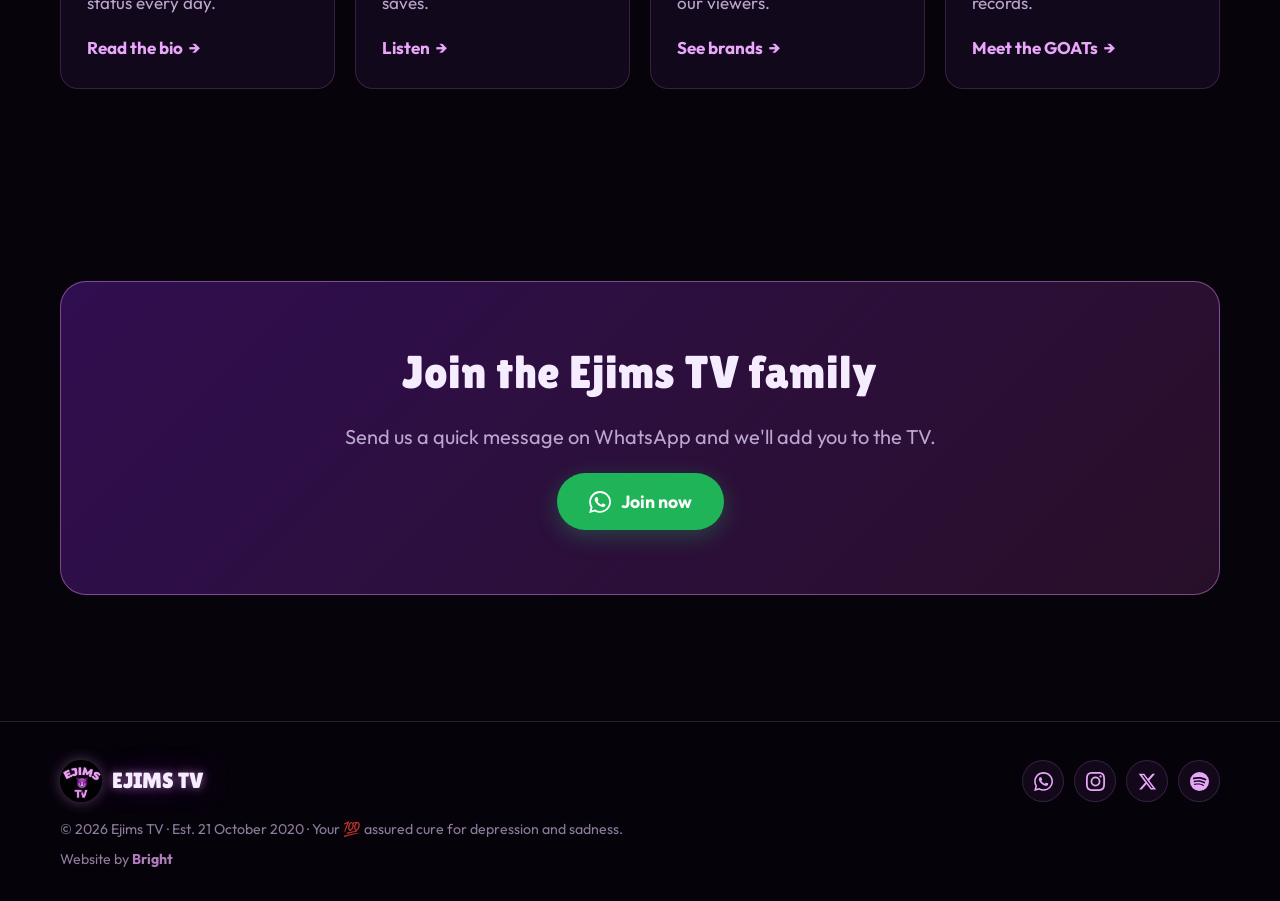
==== commit f80f40fe: "Add files via upload" ====
--- a/index.html
+++ b/index.html
@@ -54,7 +54,7 @@
 <section class="hero">
   <div class="wrap hero-grid">
     <div class="reveal">
-      <span class="eyebrow">WhatsApp TV · Est. 2022</span>
+      <span class="eyebrow">WhatsApp TV · Est. 2020</span>
       <h1 class="neon">EJIMS TV</h1>
       <p class="tagline">Your 💯 assured cure for depression and sadness.</p>
       <p class="lead">Daily gists, music, sports and trusted brand plugs, straight to your WhatsApp status.</p>
@@ -91,7 +91,7 @@
 <section>
   <div class="wrap">
     <div class="stats">
-      <div class="stat reveal"><b>2022</b><span>Established</span></div>
+      <div class="stat reveal"><b>2020</b><span>Established</span></div>
       <div class="stat reveal"><b data-count="1001" data-suffix="+">1,001+</b><span>Playlist saves</span></div>
       <div class="stat reveal"><b data-count="72" data-suffix="h+">72h+</b><span>Of music on Spotify</span></div>
       <div class="stat reveal"><b data-count="4">4</b><span>Platforms to reach us</span></div>
@@ -136,7 +136,7 @@
         <a href="https://open.spotify.com/playlist/39rjvm17uGZsplxBVE3SFu" target="_blank" rel="noopener" aria-label="Spotify playlist"><svg viewBox="0 0 24 24" aria-hidden="true"><path d="M12 0a12 12 0 1 0 0 24 12 12 0 0 0 0-24zm5.5 17.3a.7.7 0 0 1-1 .3c-2.8-1.7-6.4-2.1-10.6-1.2a.7.7 0 1 1-.3-1.5c4.6-1 8.5-.6 11.7 1.4.3.2.4.7.2 1zm1.5-3.3a.9.9 0 0 1-1.3.3c-3.2-2-8.1-2.6-11.9-1.4a.9.9 0 0 1-.5-1.8c4.3-1.3 9.7-.7 13.4 1.6.4.3.5.9.3 1.3zm.1-3.4C15.3 8.3 8.9 8.1 5.2 9.2a1.1 1.1 0 1 1-.6-2.1c4.3-1.3 11.3-1 15.7 1.6a1.1 1.1 0 0 1-1.2 1.9z"/></svg></a>
       </div>
     </div>
-    <small>© <span data-year>2026</span> Ejims TV · Est. 21 October 2022 · Your 💯 assured cure for depression and sadness.</small>
+    <small>© <span data-year>2026</span> Ejims TV · Est. 21 October 2020 · Your 💯 assured cure for depression and sadness.</small>
     <small class="credit">Website by <a href="https://brightedojaimoni.netlify.app" target="_blank" rel="noopener author">Bright</a></small>
   </div>
 </footer>
--- a/assets/css/style.css
+++ b/assets/css/style.css
@@ -358,3 +358,6 @@
 .honour h3 { font-size: 1.15rem; margin: 2px 0 4px; }
 .honour p { color: var(--muted); margin: 0; font-size: .95rem; }
 @media (max-width: 400px) { .honours { grid-template-columns: 1fr; } }
+.partner-media .initials { width: 100%; height: 100%; display: grid; place-items: center; font-family: var(--font-display); font-size: clamp(3.5rem, 9vw, 5rem); color: #fff; text-shadow: 0 4px 20px rgba(0,0,0,.3); }
+.partner-actions { display: flex; flex-wrap: wrap; gap: 10px; }
+.partner-actions .btn { padding: 11px 20px; font-size: .95rem; }
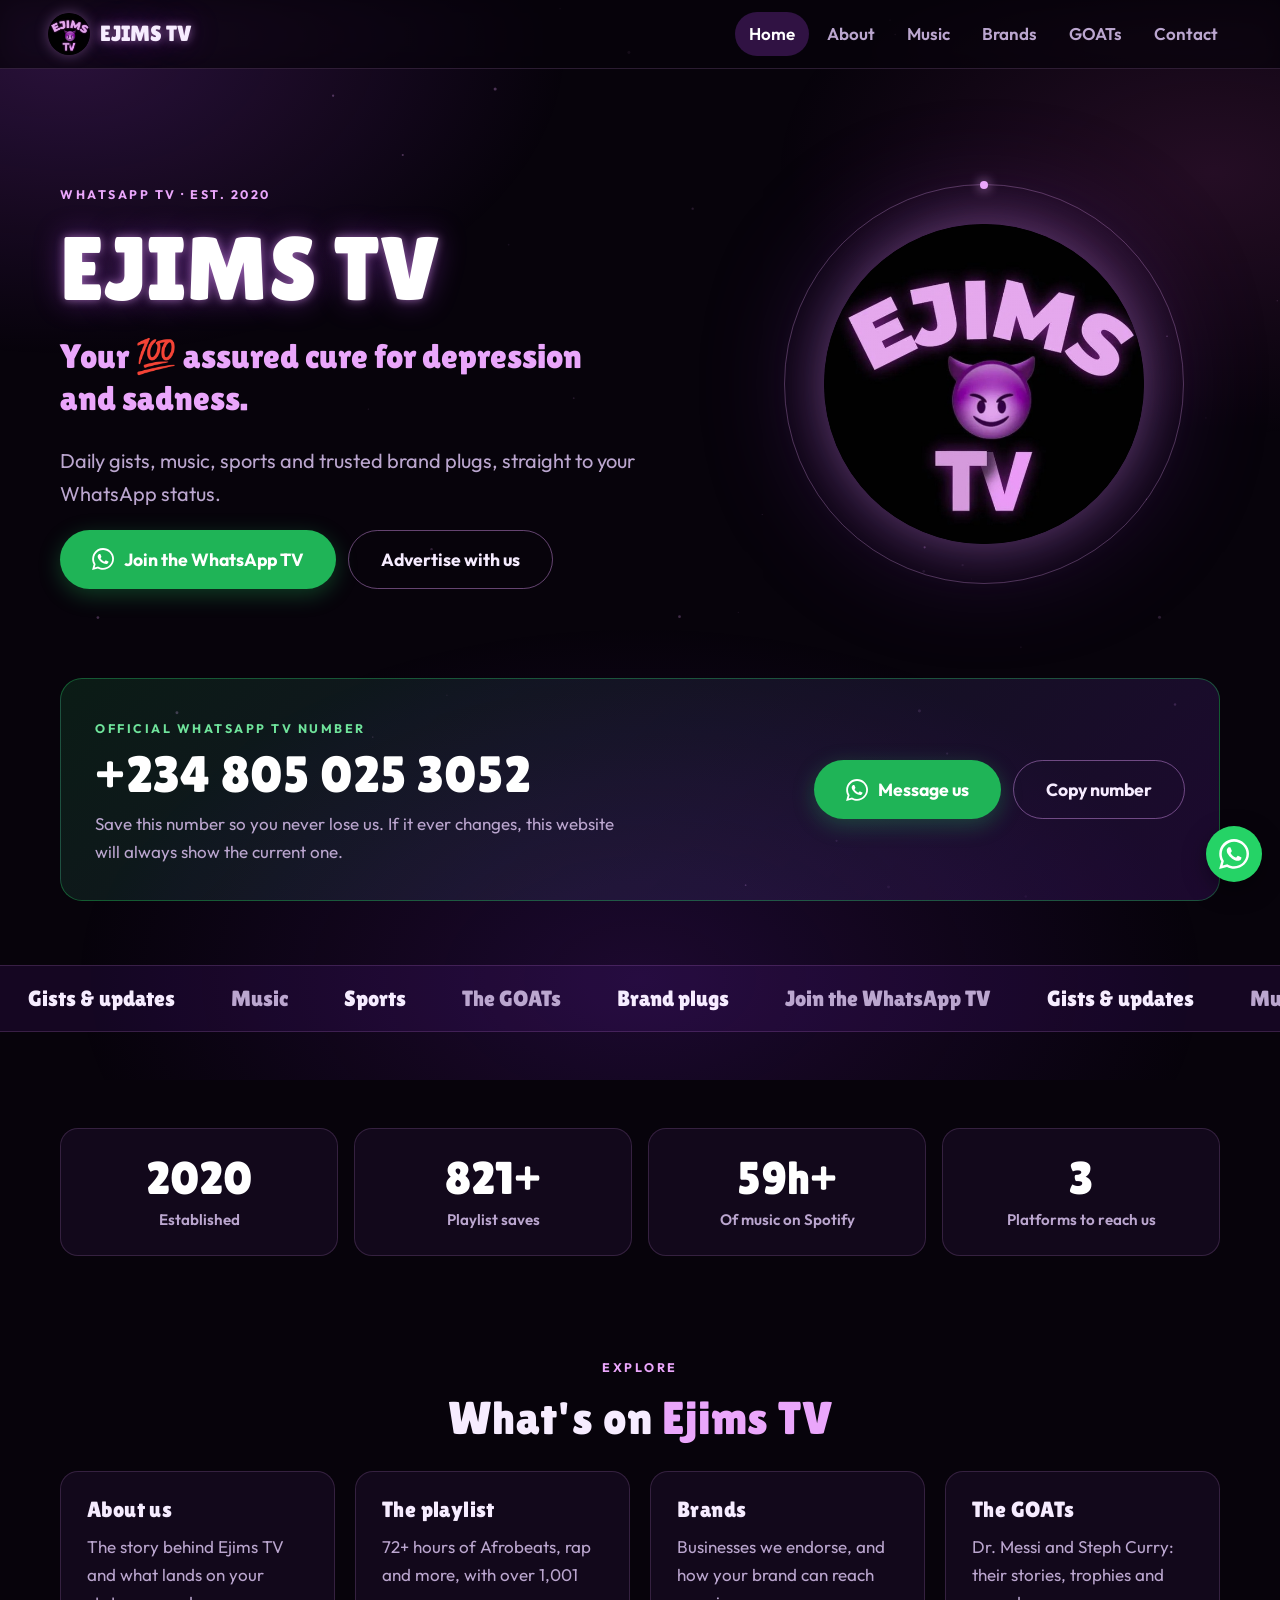
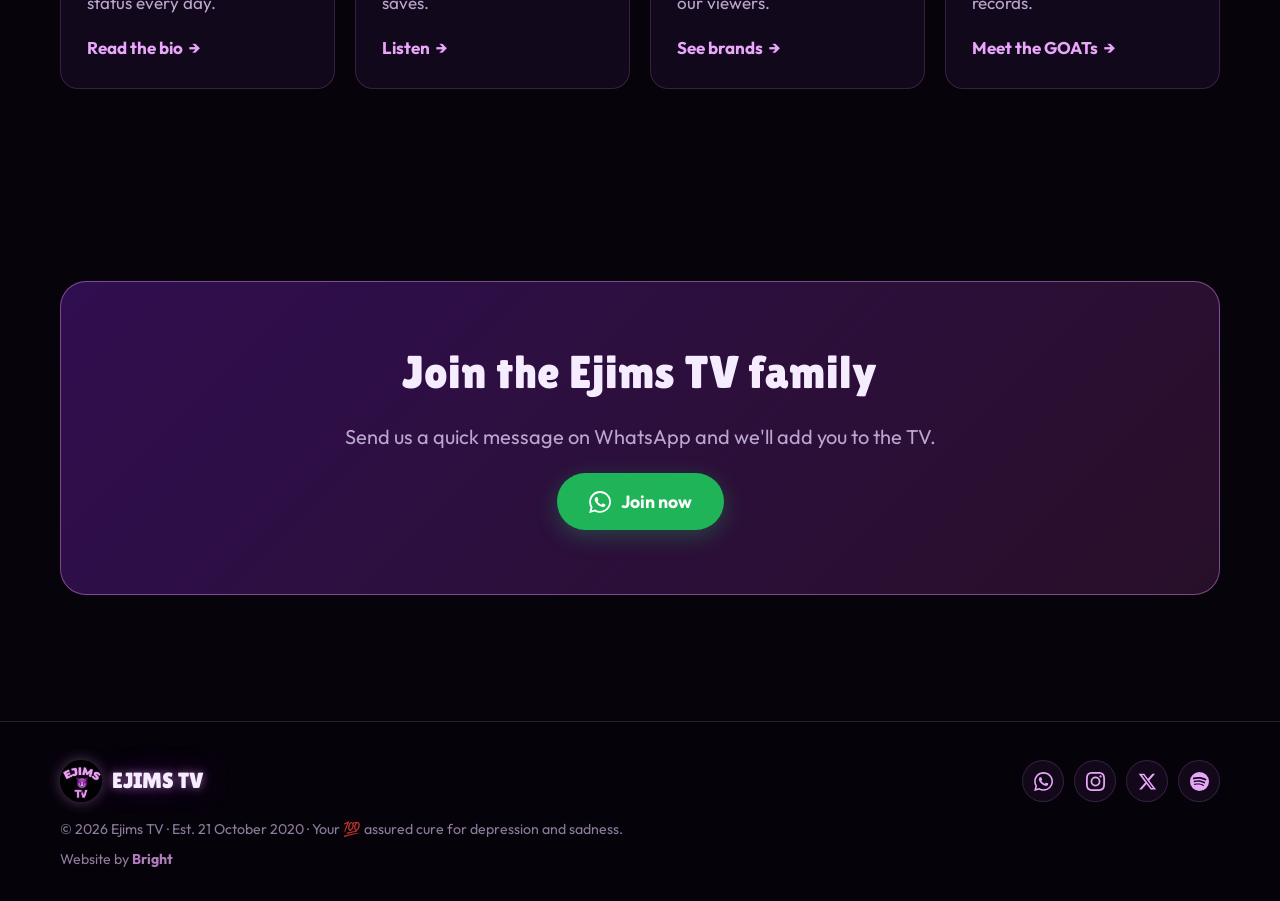
==== commit d241fd81: "Add files via upload" ====
--- a/index.html
+++ b/index.html
@@ -8,13 +8,13 @@
 <meta name="theme-color" content="#07030b">
 <meta name="author" content="Bright (brightedojaimoni.netlify.app)">
 <!-- Website designed and built by Bright: https://brightedojaimoni.netlify.app -->
-<link rel="canonical" href="https://ejimstv.netlify.app/">
+<link rel="canonical" href="https://ejims.tv/">
 <meta property="og:type" content="website">
 <meta property="og:site_name" content="Ejims TV">
-<meta property="og:url" content="https://ejimstv.netlify.app/">
+<meta property="og:url" content="https://ejims.tv/">
 <meta property="og:title" content="Ejims TV">
 <meta property="og:description" content="Ejims TV is a WhatsApp TV. Your 💯 assured cure for depression and sadness. Join on WhatsApp.">
-<meta property="og:image" content="https://ejimstv.netlify.app/assets/img/og-image.jpg">
+<meta property="og:image" content="https://ejims.tv/assets/img/og-image.jpg">
 <meta property="og:image:width" content="1200">
 <meta property="og:image:height" content="630">
 <meta property="og:image:alt" content="Ejims TV logo with the line: Your 💯 assured cure for depression and sadness">
@@ -22,7 +22,7 @@
 <meta name="twitter:site" content="@EjimsTV1">
 <meta name="twitter:title" content="Ejims TV">
 <meta name="twitter:description" content="Ejims TV is a WhatsApp TV. Your 💯 assured cure for depression and sadness. Join on WhatsApp.">
-<meta name="twitter:image" content="https://ejimstv.netlify.app/assets/img/og-image.jpg">
+<meta name="twitter:image" content="https://ejims.tv/assets/img/og-image.jpg">
 <link rel="icon" href="assets/img/favicon.png">
 <link rel="apple-touch-icon" href="assets/img/apple-touch-icon.png">
 <link rel="preconnect" href="https://fonts.googleapis.com">
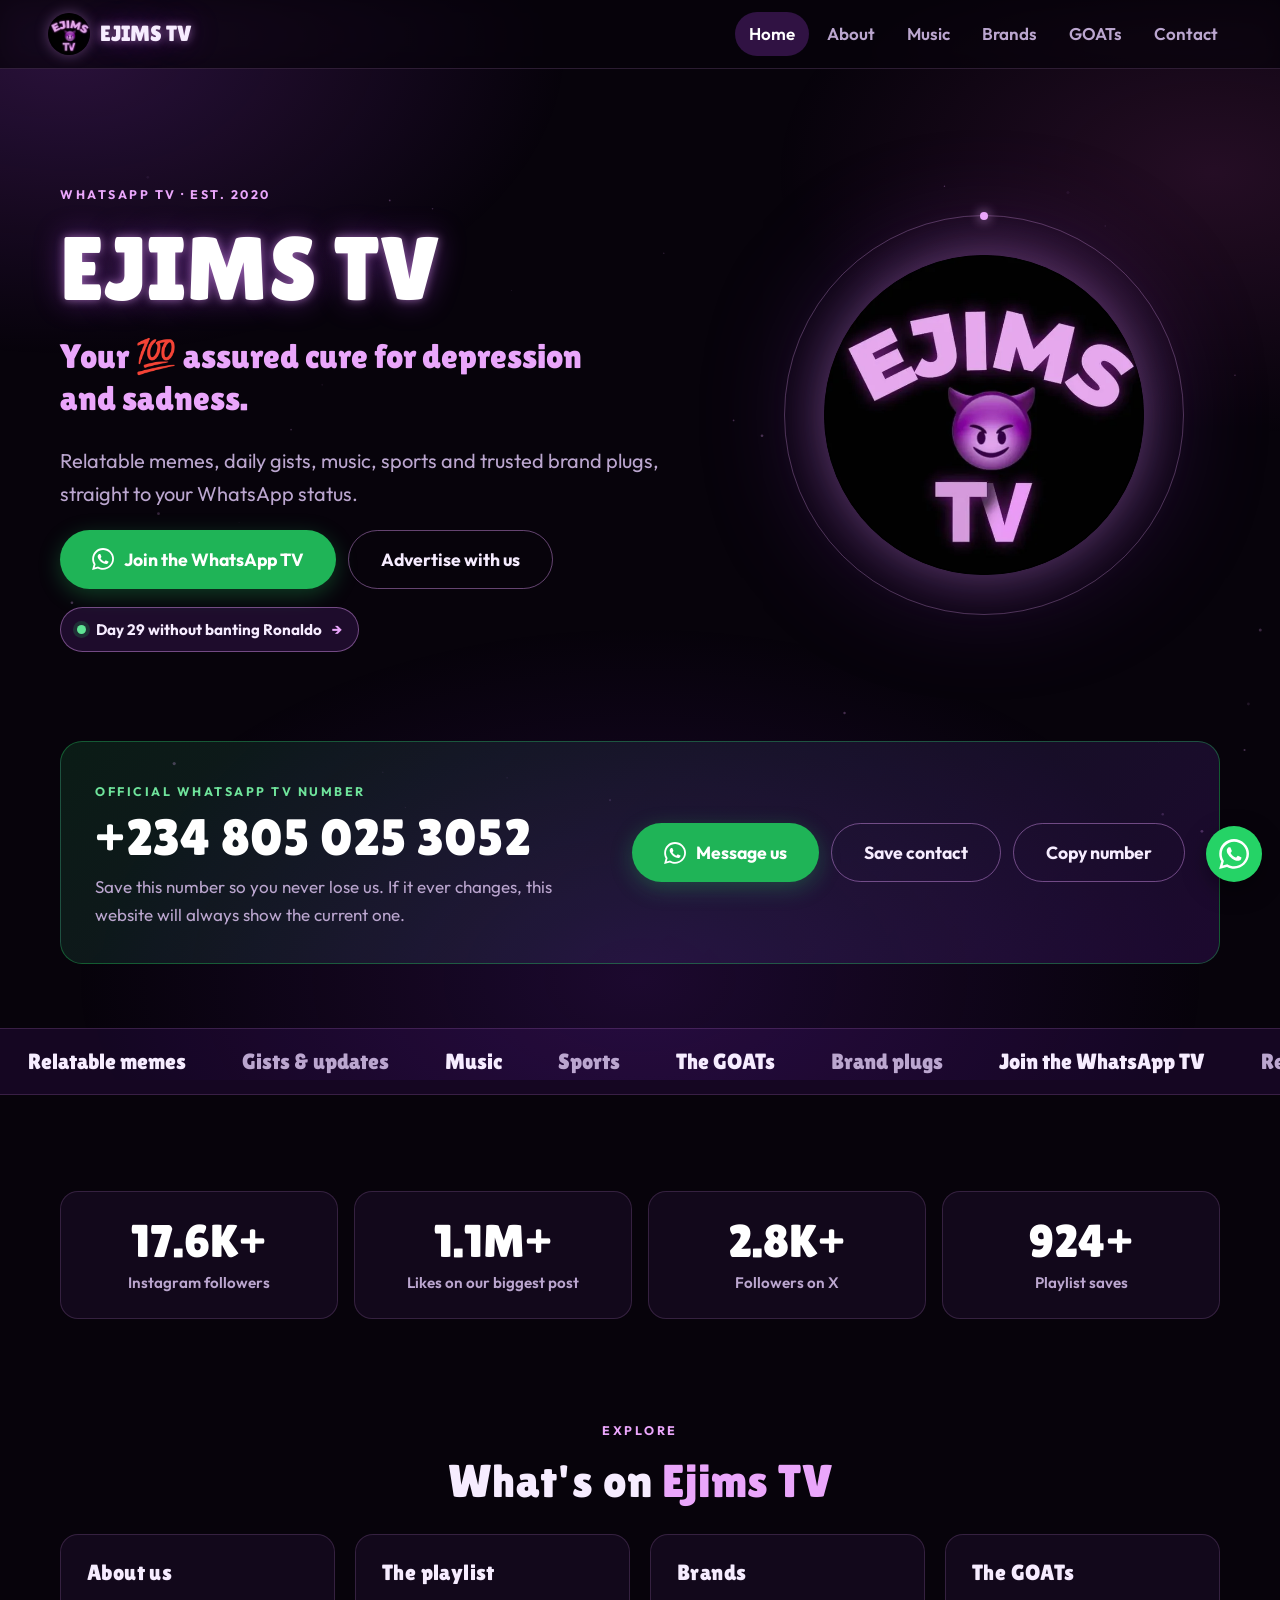
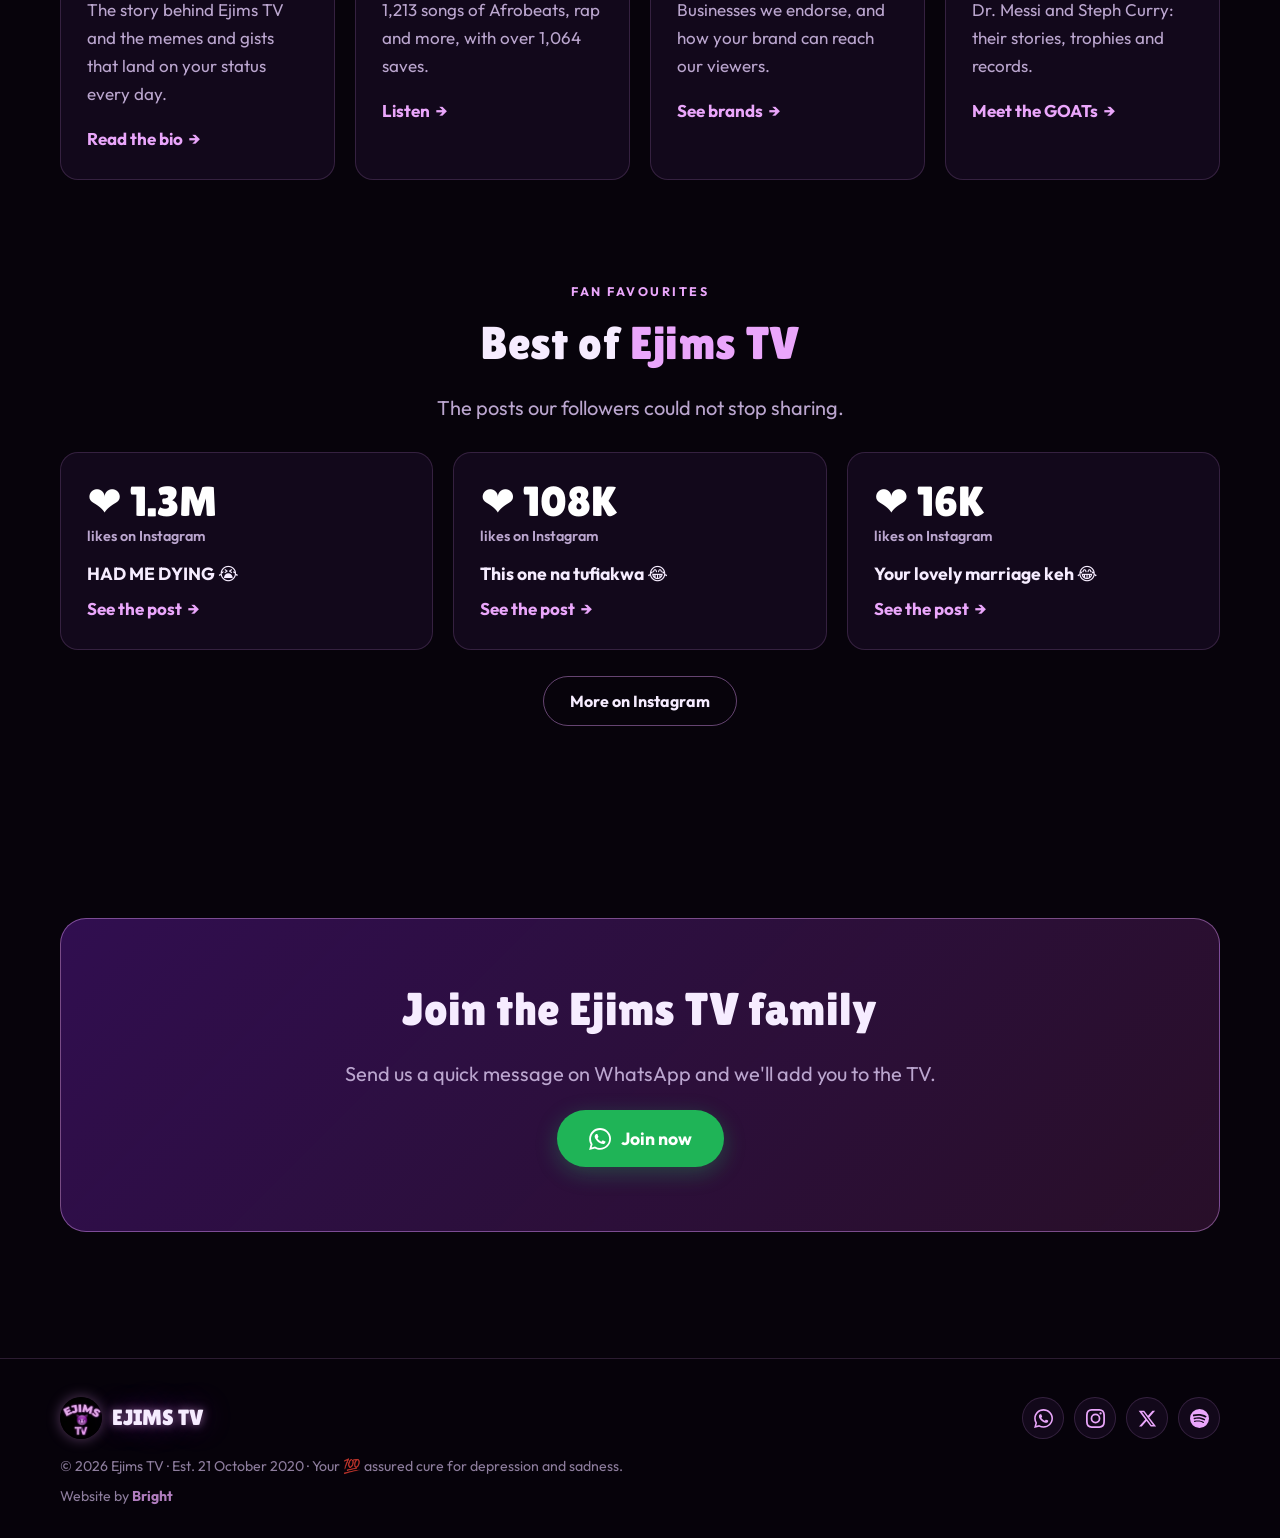
==== commit d3222c5f: "Add Ronaldo streak counter, music page upgrade, quiz and site improvements - Days without banting Ro" ====
--- a/index.html
+++ b/index.html
@@ -4,7 +4,7 @@
 <meta charset="utf-8">
 <meta name="viewport" content="width=device-width, initial-scale=1">
 <title>Ejims TV</title>
-<meta name="description" content="Ejims TV is a WhatsApp TV. Your 💯 assured cure for depression and sadness. Join on WhatsApp.">
+<meta name="description" content="Ejims TV is a WhatsApp TV for relatable memes, gists, music and sports. Your 💯 assured cure for depression and sadness. Join on WhatsApp.">
 <meta name="theme-color" content="#07030b">
 <meta name="author" content="Bright (brightedojaimoni.netlify.app)">
 <!-- Website designed and built by Bright: https://brightedojaimoni.netlify.app -->
@@ -13,7 +13,7 @@
 <meta property="og:site_name" content="Ejims TV">
 <meta property="og:url" content="https://ejims.tv/">
 <meta property="og:title" content="Ejims TV">
-<meta property="og:description" content="Ejims TV is a WhatsApp TV. Your 💯 assured cure for depression and sadness. Join on WhatsApp.">
+<meta property="og:description" content="Ejims TV is a WhatsApp TV for relatable memes, gists, music and sports. Your 💯 assured cure for depression and sadness. Join on WhatsApp.">
 <meta property="og:image" content="https://ejims.tv/assets/img/og-image.jpg">
 <meta property="og:image:width" content="1200">
 <meta property="og:image:height" content="630">
@@ -21,13 +21,15 @@
 <meta name="twitter:card" content="summary_large_image">
 <meta name="twitter:site" content="@EjimsTV1">
 <meta name="twitter:title" content="Ejims TV">
-<meta name="twitter:description" content="Ejims TV is a WhatsApp TV. Your 💯 assured cure for depression and sadness. Join on WhatsApp.">
+<meta name="twitter:description" content="Ejims TV is a WhatsApp TV for relatable memes, gists, music and sports. Your 💯 assured cure for depression and sadness. Join on WhatsApp.">
 <meta name="twitter:image" content="https://ejims.tv/assets/img/og-image.jpg">
+<script type="application/ld+json">{"@context":"https://schema.org","@graph":[{"@type":"Organization","@id":"https://ejims.tv/#org","name":"Ejims TV","alternateName":["EjimsTV","Ejims WhatsApp TV"],"url":"https://ejims.tv/","logo":"https://ejims.tv/assets/img/logo.png","image":"https://ejims.tv/assets/img/og-image.jpg","description":"Ejims TV is a WhatsApp TV sharing relatable memes, gists, music and sports. Your 💯 assured cure for depression and sadness.","foundingDate":"2020-10-21","sameAs":["https://www.instagram.com/ejimstv1","https://x.com/EjimsTV1","https://open.spotify.com/playlist/39rjvm17uGZsplxBVE3SFu"]},{"@type":"WebSite","@id":"https://ejims.tv/#site","url":"https://ejims.tv/","name":"Ejims TV","publisher":{"@id":"https://ejims.tv/#org"}}]}</script>
 <link rel="icon" href="assets/img/favicon.png">
 <link rel="apple-touch-icon" href="assets/img/apple-touch-icon.png">
 <link rel="preconnect" href="https://fonts.googleapis.com">
 <link rel="preconnect" href="https://fonts.gstatic.com" crossorigin>
 <link href="https://fonts.googleapis.com/css2?family=Lilita+One&family=Outfit:wght@400;600;700&display=swap" rel="stylesheet">
+<link rel="preload" as="image" href="assets/img/logo-600.webp" fetchpriority="high">
 <link rel="stylesheet" href="assets/css/style.css">
 <script>document.documentElement.classList.add("js")</script>
 </head>
@@ -37,7 +39,7 @@
 <canvas id="particles" aria-hidden="true"></canvas>
 
 <header class="nav">
-  <a class="brand" href="index.html"><img src="assets/img/logo.png" alt="Ejims TV logo"><span>EJIMS TV</span></a>
+  <a class="brand" href="index.html"><img src="assets/img/logo-96.webp" width="42" height="42" alt="Ejims TV logo"><span>EJIMS TV</span></a>
   <button class="burger" aria-label="Menu" aria-expanded="false"><span></span></button>
   <nav aria-label="Main"><ul>
     <li><a class="link active" href="index.html" aria-current="page">Home</a></li>
@@ -57,15 +59,16 @@
       <span class="eyebrow">WhatsApp TV · Est. 2020</span>
       <h1 class="neon">EJIMS TV</h1>
       <p class="tagline">Your 💯 assured cure for depression and sadness.</p>
-      <p class="lead">Daily gists, music, sports and trusted brand plugs, straight to your WhatsApp status.</p>
+      <p class="lead">Relatable memes, daily gists, music, sports and trusted brand plugs, straight to your WhatsApp status.</p>
       <div class="btn-row">
         <a class="btn wa big" href="https://wa.me/2348050253052?text=Hi%20Ejims%20TV%21%20Please%20add%20me%20to%20the%20WhatsApp%20TV." data-wa="join" target="_blank" rel="noopener"><svg viewBox="0 0 24 24" aria-hidden="true"><path d="M17.5 14.4c-.3-.1-1.7-.8-2-.9-.3-.1-.5-.1-.7.1-.2.3-.8.9-.9 1.1-.2.2-.3.2-.6.1-.3-.1-1.2-.5-2.3-1.4-.9-.8-1.4-1.7-1.6-2-.2-.3 0-.5.1-.6l.4-.5c.1-.2.2-.3.3-.5.1-.2 0-.4 0-.5l-.9-2.2c-.2-.6-.5-.5-.7-.5h-.6c-.2 0-.5.1-.8.4-.3.3-1 1-1 2.4s1 2.8 1.2 3c.1.2 2 3.1 4.9 4.3.7.3 1.2.5 1.7.6.7.2 1.3.2 1.8.1.6-.1 1.7-.7 1.9-1.4.2-.7.2-1.2.2-1.4-.1-.1-.3-.2-.6-.3zM12 21.8c-1.8 0-3.5-.5-5-1.4l-.4-.2-3.7 1 1-3.6-.2-.4c-1-1.6-1.5-3.4-1.5-5.2 0-5.4 4.4-9.9 9.9-9.9 2.6 0 5.1 1 7 2.9 1.9 1.9 2.9 4.4 2.9 7 0 5.4-4.5 9.8-10 9.8zm8.4-18.3C18.2 1.3 15.2 0 12 0 5.5 0 .2 5.3.2 11.9c0 2.1.5 4.1 1.6 5.9L.1 24l6.3-1.7c1.7.9 3.7 1.4 5.7 1.4 6.5 0 11.9-5.3 11.9-11.9 0-3.2-1.2-6.1-3.6-8.3z"/></svg> Join the WhatsApp TV</a>
         <a class="btn ghost big" href="brands.html">Advertise with us</a>
       </div>
+      <a class="streak-pill" href="goats.html#ronaldo-watch" data-streak hidden><span class="dot" aria-hidden="true"></span><span data-streak-badge>Ronaldo Watch</span> <b aria-hidden="true">→</b></a>
     </div>
     <div class="logo-stage reveal">
       <div class="ring"></div>
-      <img class="logo" src="assets/img/logo.png" alt="Ejims TV logo: glowing pink letters and a purple devil emoji">
+      <img class="logo" src="assets/img/logo-600.webp" width="600" height="600" alt="Ejims TV logo: glowing pink letters and a purple devil emoji">
     </div>
   </div>
 </section>
@@ -80,21 +83,22 @@
       </div>
       <div class="btn-row">
         <a class="btn wa big" href="https://wa.me/2348050253052?text=Hi%20Ejims%20TV%21%20Please%20add%20me%20to%20the%20WhatsApp%20TV." data-wa="join" target="_blank" rel="noopener"><svg viewBox="0 0 24 24" aria-hidden="true"><path d="M17.5 14.4c-.3-.1-1.7-.8-2-.9-.3-.1-.5-.1-.7.1-.2.3-.8.9-.9 1.1-.2.2-.3.2-.6.1-.3-.1-1.2-.5-2.3-1.4-.9-.8-1.4-1.7-1.6-2-.2-.3 0-.5.1-.6l.4-.5c.1-.2.2-.3.3-.5.1-.2 0-.4 0-.5l-.9-2.2c-.2-.6-.5-.5-.7-.5h-.6c-.2 0-.5.1-.8.4-.3.3-1 1-1 2.4s1 2.8 1.2 3c.1.2 2 3.1 4.9 4.3.7.3 1.2.5 1.7.6.7.2 1.3.2 1.8.1.6-.1 1.7-.7 1.9-1.4.2-.7.2-1.2.2-1.4-.1-.1-.3-.2-.6-.3zM12 21.8c-1.8 0-3.5-.5-5-1.4l-.4-.2-3.7 1 1-3.6-.2-.4c-1-1.6-1.5-3.4-1.5-5.2 0-5.4 4.4-9.9 9.9-9.9 2.6 0 5.1 1 7 2.9 1.9 1.9 2.9 4.4 2.9 7 0 5.4-4.5 9.8-10 9.8zm8.4-18.3C18.2 1.3 15.2 0 12 0 5.5 0 .2 5.3.2 11.9c0 2.1.5 4.1 1.6 5.9L.1 24l6.3-1.7c1.7.9 3.7 1.4 5.7 1.4 6.5 0 11.9-5.3 11.9-11.9 0-3.2-1.2-6.1-3.6-8.3z"/></svg> Message us</a>
+        <button class="btn ghost big save-contact" type="button">Save contact</button>
         <button class="btn ghost big copy-num" type="button">Copy number</button>
       </div>
     </div>
   </div>
 </section>
 
-<div class="marquee" aria-hidden="true"><div class="track"><span>Gists & updates</span><span>Music</span><span>Sports</span><span>The GOATs</span><span>Brand plugs</span><span>Join the WhatsApp TV</span><span>Gists & updates</span><span>Music</span><span>Sports</span><span>The GOATs</span><span>Brand plugs</span><span>Join the WhatsApp TV</span></div></div>
+<div class="marquee" aria-hidden="true"><div class="track"><span>Relatable memes</span><span>Gists & updates</span><span>Music</span><span>Sports</span><span>The GOATs</span><span>Brand plugs</span><span>Join the WhatsApp TV</span><span>Relatable memes</span><span>Gists & updates</span><span>Music</span><span>Sports</span><span>The GOATs</span><span>Brand plugs</span><span>Join the WhatsApp TV</span></div></div>
 
 <section>
   <div class="wrap">
     <div class="stats">
-      <div class="stat reveal"><b>2020</b><span>Established</span></div>
-      <div class="stat reveal"><b data-count="1001" data-suffix="+">1,001+</b><span>Playlist saves</span></div>
-      <div class="stat reveal"><b data-count="72" data-suffix="h+">72h+</b><span>Of music on Spotify</span></div>
-      <div class="stat reveal"><b data-count="4">4</b><span>Platforms to reach us</span></div>
+      <div class="stat reveal"><b data-stat="instagramFollowers" data-count="20.3" data-decimals="1" data-suffix="K+">20.3K+</b><span>Instagram followers</span></div>
+      <div class="stat reveal"><b data-stat="topPostLikes" data-count="1.3" data-decimals="1" data-suffix="M+">1.3M+</b><span>Likes on our biggest post</span></div>
+      <div class="stat reveal"><b data-stat="xFollowers" data-count="3.2" data-decimals="1" data-suffix="K+">3.2K+</b><span>Followers on X</span></div>
+      <div class="stat reveal"><b data-stat="playlistSaves" data-count="1064" data-suffix="+">1,064+</b><span>Playlist saves</span></div>
     </div>
   </div>
 </section>
@@ -103,11 +107,19 @@
   <div class="wrap">
     <div class="center reveal"><span class="eyebrow">Explore</span><h2>What's on <span class="accent">Ejims TV</span></h2></div>
     <div class="grid" style="margin-top:28px">
-      <a class="card reveal" href="about.html"><h3>About us</h3><p>The story behind Ejims TV and what lands on your status every day.</p><span class="more">Read the bio <b>→</b></span></a>
-      <a class="card reveal" href="music.html"><h3>The playlist</h3><p>72+ hours of Afrobeats, rap and more, with over 1,001 saves.</p><span class="more">Listen <b>→</b></span></a>
+      <a class="card reveal" href="about.html"><h3>About us</h3><p>The story behind Ejims TV and the memes and gists that land on your status every day.</p><span class="more">Read the bio <b>→</b></span></a>
+      <a class="card reveal" href="music.html"><h3>The playlist</h3><p><span data-num="playlistSongs">1,213</span> songs of Afrobeats, rap and more, with over <span data-num="playlistSaves">1,064</span> saves.</p><span class="more">Listen <b>→</b></span></a>
       <a class="card reveal" href="brands.html"><h3>Brands</h3><p>Businesses we endorse, and how your brand can reach our viewers.</p><span class="more">See brands <b>→</b></span></a>
       <a class="card reveal" href="goats.html"><h3>The GOATs</h3><p>Dr. Messi and Steph Curry: their stories, trophies and records.</p><span class="more">Meet the GOATs <b>→</b></span></a>
     </div>
+  </div>
+</section>
+
+<section style="padding-top:0">
+  <div class="wrap">
+    <div class="center reveal"><span class="eyebrow">Fan favourites</span><h2>Best of <span class="accent">Ejims TV</span></h2><p class="lead">The posts our followers could not stop sharing.</p></div>
+    <div class="grid" style="margin-top:28px" data-best-of></div>
+    <div class="center reveal" style="margin-top:26px"><a class="btn ghost" href="https://www.instagram.com/ejimstv1" target="_blank" rel="noopener">More on Instagram</a></div>
   </div>
 </section>
 
@@ -128,7 +140,7 @@
 <footer>
   <div class="wrap">
     <div class="row">
-      <a class="brand" href="index.html"><img src="assets/img/logo.png" alt=""><span>EJIMS TV</span></a>
+      <a class="brand" href="index.html"><img src="assets/img/logo-96.webp" width="42" height="42" alt=""><span>EJIMS TV</span></a>
       <div class="icons">
         <a href="https://wa.me/2348050253052?text=Hi%20Ejims%20TV%21%20Please%20add%20me%20to%20the%20WhatsApp%20TV." data-wa="join" target="_blank" rel="noopener" aria-label="WhatsApp"><svg viewBox="0 0 24 24" aria-hidden="true"><path d="M17.5 14.4c-.3-.1-1.7-.8-2-.9-.3-.1-.5-.1-.7.1-.2.3-.8.9-.9 1.1-.2.2-.3.2-.6.1-.3-.1-1.2-.5-2.3-1.4-.9-.8-1.4-1.7-1.6-2-.2-.3 0-.5.1-.6l.4-.5c.1-.2.2-.3.3-.5.1-.2 0-.4 0-.5l-.9-2.2c-.2-.6-.5-.5-.7-.5h-.6c-.2 0-.5.1-.8.4-.3.3-1 1-1 2.4s1 2.8 1.2 3c.1.2 2 3.1 4.9 4.3.7.3 1.2.5 1.7.6.7.2 1.3.2 1.8.1.6-.1 1.7-.7 1.9-1.4.2-.7.2-1.2.2-1.4-.1-.1-.3-.2-.6-.3zM12 21.8c-1.8 0-3.5-.5-5-1.4l-.4-.2-3.7 1 1-3.6-.2-.4c-1-1.6-1.5-3.4-1.5-5.2 0-5.4 4.4-9.9 9.9-9.9 2.6 0 5.1 1 7 2.9 1.9 1.9 2.9 4.4 2.9 7 0 5.4-4.5 9.8-10 9.8zm8.4-18.3C18.2 1.3 15.2 0 12 0 5.5 0 .2 5.3.2 11.9c0 2.1.5 4.1 1.6 5.9L.1 24l6.3-1.7c1.7.9 3.7 1.4 5.7 1.4 6.5 0 11.9-5.3 11.9-11.9 0-3.2-1.2-6.1-3.6-8.3z"/></svg></a>
         <a href="https://www.instagram.com/ejimstv1" target="_blank" rel="noopener" aria-label="Instagram"><svg viewBox="0 0 24 24" aria-hidden="true"><path d="M12 2.2c3.2 0 3.6 0 4.8.1 3.3.1 4.8 1.7 4.9 4.9.1 1.3.1 1.6.1 4.8s0 3.6-.1 4.8c-.1 3.2-1.7 4.8-4.9 4.9-1.3.1-1.6.1-4.8.1s-3.6 0-4.8-.1c-3.3-.1-4.8-1.7-4.9-4.9C2.2 15.6 2.2 15.2 2.2 12s0-3.6.1-4.8C2.4 3.9 3.9 2.4 7.2 2.3 8.4 2.2 8.8 2.2 12 2.2zM12 0C8.7 0 8.3 0 7.1.1 2.7.3.3 2.7.1 7.1 0 8.3 0 8.7 0 12s0 3.7.1 4.9c.2 4.4 2.6 6.8 7 7 1.2.1 1.6.1 4.9.1s3.7 0 4.9-.1c4.4-.2 6.8-2.6 7-7 .1-1.2.1-1.6.1-4.9s0-3.7-.1-4.9c-.2-4.4-2.6-6.8-7-7C15.7 0 15.3 0 12 0zm0 5.8a6.2 6.2 0 1 0 0 12.4 6.2 6.2 0 0 0 0-12.4zM12 16a4 4 0 1 1 0-8 4 4 0 0 1 0 8zm6.4-11.8a1.4 1.4 0 1 0 0 2.9 1.4 1.4 0 0 0 0-2.9z"/></svg></a>
--- a/assets/css/style.css
+++ b/assets/css/style.css
@@ -27,7 +27,8 @@
   font-family: var(--font-body); font-size: 17px; line-height: 1.65;
   overflow-x: hidden; min-height: 100vh;
 }
-img { max-width: 100%; display: block; }
+img { max-width: 100%; height: auto; display: block; }
+[hidden] { display: none !important; }
 a { color: var(--pink); }
 h1, h2, h3 { font-family: var(--font-display); font-weight: 400; line-height: 1.1; margin: 0 0 .5em; letter-spacing: .4px; text-wrap: balance; }
 h1 { font-size: clamp(2.6rem, 7vw, 4.8rem); }
@@ -49,7 +50,6 @@
 
 /* ---------- Page fade ---------- */
 body { animation: page-in .5s var(--ease) both; }
-body.leaving { opacity: 0; transition: opacity .25s; }
 @keyframes page-in { from { opacity: 0; } }
 
 /* ---------- Nav ---------- */
@@ -192,7 +192,6 @@
 .timeline::before { content: ""; position: absolute; left: 9px; top: 8px; bottom: 8px; width: 2px; background: linear-gradient(var(--pink), var(--purple), transparent); }
 .tl-item::before { content: ""; position: absolute; left: -31px; top: 30px; width: 12px; height: 12px; border-radius: 50%; background: var(--pink); box-shadow: 0 0 0 4px rgba(234,166,251,.18); }
 .tl-item .date { font-weight: 700; color: var(--pink); letter-spacing: 1.5px; text-transform: uppercase; font-size: .8rem; }
-.todo-note { border: 1px dashed var(--line-strong); border-radius: 14px; padding: 12px 16px; color: var(--muted); font-size: .95rem; }
 
 /* ---------- Music ---------- */
 .playlist { display: grid; grid-template-columns: 300px 1fr; gap: 32px; align-items: center; max-width: 920px; margin: 0 auto; padding: 28px; }
@@ -207,7 +206,7 @@
 .tracks small { color: var(--muted); }
 @media (max-width: 760px) { .playlist { grid-template-columns: 1fr; padding: 20px; } .playlist .cover { max-width: 280px; margin-inline: auto; } }
 .player-wrap { max-width: 920px; margin: 26px auto 0; }
-.player-wrap iframe { width: 100%; height: 452px; border: 0; border-radius: 14px; background: #121212; display: block; }
+.player-wrap iframe, [data-player] iframe { width: 100%; border: 0; border-radius: 14px; background: #121212; display: block; }
 .artists { display: flex; flex-wrap: wrap; gap: 10px; justify-content: center; margin-top: 18px; }
 .chip { padding: 8px 16px; border-radius: 999px; border: 1px solid var(--line); background: var(--card); font-weight: 600; font-size: .95rem; }
 
@@ -361,3 +360,131 @@
 .partner-media .initials { width: 100%; height: 100%; display: grid; place-items: center; font-family: var(--font-display); font-size: clamp(3.5rem, 9vw, 5rem); color: #fff; text-shadow: 0 4px 20px rgba(0,0,0,.3); }
 .partner-actions { display: flex; flex-wrap: wrap; gap: 10px; }
 .partner-actions .btn { padding: 11px 20px; font-size: .95rem; }
+
+/* ---------- Days without banting Ronaldo ---------- */
+.streak { position: relative; overflow: hidden; border-radius: 24px; background: var(--card); border: 1px solid var(--line-strong); box-shadow: 0 20px 60px rgba(40,10,70,.35); }
+.streak-stripe { height: 12px; background: repeating-linear-gradient(135deg, var(--pink) 0 16px, #1a0b26 16px 32px); opacity: .9; }
+.streak-grid { display: grid; grid-template-columns: 1.15fr .85fr; gap: clamp(24px, 4vw, 44px); padding: clamp(22px, 4vw, 40px); align-items: center; }
+.streak h2 { font-size: clamp(1.7rem, 4vw, 2.5rem); margin-bottom: .6em; }
+.streak-board { display: flex; flex-wrap: wrap; align-items: center; gap: 18px 22px; margin-bottom: 18px; }
+.digits { display: flex; gap: 8px; }
+.digits span {
+  display: grid; place-items: center; min-width: 1.05em; padding: .08em .14em; border-radius: 16px;
+  font-family: var(--font-display); font-size: clamp(4rem, 15vw, 6.6rem); line-height: 1; color: #fff; font-variant-numeric: tabular-nums;
+  background: linear-gradient(#1d0d2c 0 49%, #120719 51% 100%); border: 1px solid var(--line-strong);
+  text-shadow: var(--glow); box-shadow: inset 0 1px 0 rgba(255,255,255,.06), 0 10px 26px rgba(0,0,0,.45);
+}
+.streak-status { display: inline-flex; align-items: center; gap: 8px; padding: 5px 14px; border-radius: 999px; font-weight: 700; font-size: .8rem; letter-spacing: 1.5px; text-transform: uppercase; color: #8df0b3; background: rgba(37,211,102,.12); border: 1px solid rgba(37,211,102,.4); }
+.streak-status::before { content: ""; width: 8px; height: 8px; border-radius: 50%; background: currentColor; }
+.streak-unit { font-family: var(--font-display); font-size: clamp(1.3rem, 3vw, 1.7rem); margin: 8px 0 0; line-height: 1.2; }
+.streak-since { color: var(--muted); font-size: .92rem; margin: 2px 0 0; }
+.streak-mood { font-size: 1.1rem; color: var(--text); margin-bottom: 20px; max-width: 520px; }
+.streak-side .facts { margin-top: 0; grid-template-columns: 1fr 1fr; }
+.streak-side .facts li:last-child { grid-column: 1 / -1; }
+.streak-progress { height: 8px; border-radius: 999px; background: rgba(155,63,214,.18); overflow: hidden; margin: 14px 0; }
+.streak-progress i { display: block; height: 100%; width: 0; border-radius: 999px; background: linear-gradient(90deg, var(--purple), var(--pink)); transition: width 1s var(--ease); }
+.miles { list-style: none; margin: 0 0 14px; padding: 0; display: flex; flex-wrap: wrap; gap: 8px; }
+.miles li { padding: 5px 12px; border-radius: 999px; border: 1px dashed var(--line-strong); color: var(--muted); font-size: .85rem; font-weight: 600; }
+.miles li.done { border-style: solid; border-color: transparent; background: var(--purple); color: #fff; }
+.streak-fine { color: var(--muted); font-size: .85rem; margin: 0; }
+.streak.is-over, .is-over .streak { border-color: rgba(255,107,129,.5); }
+.is-over .streak-stripe { background: repeating-linear-gradient(135deg, #ff6b81 0 16px, #1a0b26 16px 32px); }
+.is-over .streak-status { color: #ff9aaa; background: rgba(255,107,129,.12); border-color: rgba(255,107,129,.45); }
+.is-over .digits span { color: #ffc2cb; text-shadow: none; }
+.is-over .streak-progress i { background: #ff6b81; }
+@media (max-width: 860px) { .streak-grid { grid-template-columns: 1fr; } .streak-board { justify-content: flex-start; } }
+.streak-pill { display: inline-flex; align-items: center; gap: 10px; margin-top: 18px; padding: 9px 16px; border-radius: 999px; text-decoration: none; font-weight: 700; font-size: .95rem; color: var(--text); background: rgba(155,63,214,.16); border: 1px solid var(--line-strong); transition: border-color .2s, background .2s; }
+.streak-pill:hover { border-color: var(--pink); background: rgba(155,63,214,.28); }
+.streak-pill .dot { width: 9px; height: 9px; border-radius: 50%; background: #5fe394; box-shadow: 0 0 0 4px rgba(37,211,102,.18); flex: none; }
+.streak-pill.is-over .dot { background: #ff6b81; box-shadow: 0 0 0 4px rgba(255,107,129,.18); }
+.streak-pill b { color: var(--pink); }
+
+/* ---------- Best of Ejims TV ---------- */
+.best { text-align: left; }
+.best-likes { display: block; font-family: var(--font-display); font-weight: 400; font-size: clamp(2rem, 4.5vw, 2.6rem); line-height: 1.1; color: #fff; }
+.best-label { display: block; color: var(--muted); font-size: .9rem; font-weight: 600; margin-bottom: 14px; }
+.best h3 { font-family: var(--font-body); font-weight: 700; font-size: 1.1rem; line-height: 1.35; letter-spacing: 0; }
+.stats-note { text-align: center; color: var(--muted); font-size: .85rem; margin: 14px 0 0; }
+[id] { scroll-margin-top: 84px; }
+
+/* ---------- Music page ---------- */
+.player-load { width: 100%; display: flex; align-items: center; justify-content: center; gap: 16px; padding: 22px; cursor: pointer; text-align: left;
+  border-radius: 14px; border: 1px dashed var(--line-strong); background: rgba(29,185,84,.08); color: var(--text); font: 1rem var(--font-body); transition: background .2s, border-color .2s; }
+.player-load:hover { background: rgba(29,185,84,.16); border-color: #1db954; }
+.player-load .play { flex: none; width: 52px; height: 52px; border-radius: 50%; display: grid; place-items: center; background: #1db954; color: #04130a; font-size: 1.2rem; padding-left: 3px; }
+.player-load b { display: block; font-size: 1.1rem; }
+.player-load small { color: var(--muted); }
+.player-load.small { padding: 14px 16px; justify-content: flex-start; }
+.player-load.small .play { width: 44px; height: 44px; font-size: 1rem; }
+.sotw { display: grid; grid-template-columns: 1.1fr .9fr; gap: 24px 36px; align-items: center; max-width: 920px; margin: 0 auto; padding: 26px 28px;
+  border-color: var(--line-strong); background: linear-gradient(135deg, rgba(106,31,176,.34), rgba(22,11,33,.78)); }
+.sotw h2 { font-size: clamp(1.7rem, 4vw, 2.4rem); margin-bottom: .15em; }
+.sotw-artist { color: var(--pink); font-weight: 700; margin-bottom: .5em; }
+.sotw-note { color: var(--muted); margin: 0; }
+.sotw-play { display: grid; gap: 12px; }
+.sotw-play .more { color: var(--pink); font-weight: 700; text-decoration: none; }
+@media (max-width: 760px) { .sotw { grid-template-columns: 1fr; padding: 22px 20px; } }
+.playlist .btn-row .btn { padding: 12px 20px; font-size: .95rem; }
+.moods { grid-template-columns: repeat(auto-fit, minmax(205px, 1fr)); gap: 14px; }
+.mood { padding: 22px 16px 14px; }
+.mood h3, .mood > p, .mood .icon { padding-inline: 10px; }
+.mood > p { margin-bottom: .6em; }
+.mood .tracks { margin: 0; }
+.mood .tracks li { padding: 0; grid-template-columns: 26px 1fr; align-items: center; }
+.mood .tracks li::before { padding-left: 4px; }
+.mood .tracks a { display: block; padding: 8px 10px 8px 0; color: inherit; text-decoration: none; min-width: 0; }
+.mood .tracks a:hover strong { color: var(--pink); }
+.mood .tracks strong, .mood .tracks small { overflow: hidden; text-overflow: ellipsis; white-space: nowrap; display: block; }
+.top-artists { list-style: none; margin: 28px auto 0; padding: 0; max-width: 920px; display: grid; gap: 12px; grid-template-columns: repeat(auto-fit, minmax(160px, 1fr)); counter-reset: a; }
+.top-artists li { counter-increment: a; position: relative; padding: 16px 12px 14px; border-radius: var(--radius); background: var(--card); border: 1px solid var(--line); }
+.top-artists li::before { content: "#" counter(a); position: absolute; top: 8px; left: 12px; font-size: .75rem; font-weight: 700; color: var(--muted); }
+.top-artists b { display: block; font-family: var(--font-display); font-weight: 400; font-size: 1.7rem; line-height: 1.2; color: #fff; }
+.top-artists span { color: var(--muted); font-weight: 600; font-size: .95rem; }
+.top-artists li:nth-child(-n+3) { border-color: var(--line-strong); }
+.top-artists li:nth-child(-n+3) b { color: var(--pink); }
+
+/* ---------- Fun: fact of the day, predictions, quiz, surprise ---------- */
+.fact { display: flex; gap: 18px; align-items: center; max-width: 860px; margin: 0 auto; padding: 20px 24px; border-color: var(--line-strong); }
+.fact-icon { font-size: 2.4rem; line-height: 1; flex: none; }
+.fact .eyebrow { margin-bottom: 4px; }
+.fact p { margin: 0; font-size: 1.08rem; }
+.predict { margin: 0 0 20px; padding: 14px 16px; border-radius: 16px; border: 1px dashed var(--line-strong); background: rgba(155,63,214,.08); }
+.predict-q { font-weight: 700; margin: 0 0 10px; }
+.predict-opts { display: flex; flex-wrap: wrap; gap: 8px; }
+.predict-opts a { padding: 8px 14px; border-radius: 999px; text-decoration: none; font-weight: 600; font-size: .92rem; color: var(--text); background: var(--card-solid); border: 1px solid var(--line-strong); transition: background .2s, border-color .2s; }
+.predict-opts a:hover { background: var(--purple); border-color: transparent; }
+.quiz { max-width: 720px; margin-inline: auto; padding: clamp(22px, 4vw, 36px); text-align: center; border-color: var(--line-strong); }
+.quiz-big { font-size: 3.2rem; line-height: 1; margin-bottom: 12px; }
+.quiz-top { display: flex; justify-content: space-between; gap: 12px; color: var(--muted); font-weight: 700; font-size: .9rem; letter-spacing: .5px; }
+.quiz-q { font-family: var(--font-body); font-weight: 700; font-size: clamp(1.2rem, 3vw, 1.5rem); line-height: 1.35; letter-spacing: 0; margin: 18px 0; outline: none; }
+.quiz-opts { display: grid; grid-template-columns: 1fr 1fr; gap: 10px; }
+.quiz-opts button { padding: 14px 12px; border-radius: 14px; cursor: pointer; font: 600 1rem var(--font-body); color: var(--text); background: rgba(155,63,214,.12); border: 1px solid var(--line-strong); transition: background .2s, border-color .2s, transform .2s var(--ease); }
+.quiz-opts button:hover:not(:disabled) { background: rgba(155,63,214,.3); transform: translateY(-2px); }
+.quiz-opts button:disabled { cursor: default; opacity: .6; }
+.quiz-opts button.right { opacity: 1; background: rgba(37,211,102,.22); border-color: #25d366; color: #b6f7cf; }
+.quiz-opts button.wrong { opacity: 1; background: rgba(255,107,129,.2); border-color: #ff6b81; color: #ffc2cb; }
+.quiz-note { min-height: 1.7em; margin: 14px 0 0; color: var(--muted); font-weight: 600; }
+.quiz-result { font-size: clamp(1.6rem, 4vw, 2.2rem); outline: none; }
+@media (max-width: 520px) { .quiz-opts { grid-template-columns: 1fr; } }
+.devil-rain { position: fixed; inset: 0; z-index: 300; pointer-events: none; overflow: hidden; }
+.devil-rain span { position: absolute; top: -60px; animation: devil-fall linear forwards; will-change: transform; }
+@keyframes devil-fall { to { transform: translateY(calc(100vh + 120px)) rotate(40deg); opacity: .9; } }
+.toast { position: fixed; left: 50%; bottom: 90px; z-index: 310; transform: translateX(-50%); padding: 12px 20px; border-radius: 999px; background: var(--card-solid); border: 1px solid var(--line-strong); color: var(--text); font-weight: 700; box-shadow: 0 10px 30px rgba(0,0,0,.5); text-align: center; max-width: calc(100% - 32px); }
+.logo-stage img.logo, .about-grid .photo img { cursor: pointer; -webkit-tap-highlight-color: transparent; user-select: none; }
+
+/* ---------- Steps, questions, save contact ---------- */
+.steps { list-style: none; margin: 0; padding: 0; display: grid; gap: 20px; grid-template-columns: repeat(auto-fit, minmax(240px, 1fr)); counter-reset: step; }
+.steps li { counter-increment: step; padding-top: 64px; }
+.steps li::before { content: counter(step); position: absolute; top: 20px; left: 26px; width: 36px; height: 36px; border-radius: 50%; display: grid; place-items: center; font-family: var(--font-display); font-size: 1.2rem; color: #fff; background: linear-gradient(135deg, var(--violet), var(--purple)); }
+.faq { max-width: 780px; margin: 28px auto 0; display: grid; gap: 10px; text-align: left; }
+.faq details { border-radius: 16px; background: var(--card); border: 1px solid var(--line); transition: border-color .2s; }
+.faq details[open] { border-color: var(--line-strong); }
+.faq summary { cursor: pointer; list-style: none; padding: 16px 48px 16px 20px; font-weight: 700; position: relative; }
+.faq summary::-webkit-details-marker { display: none; }
+.faq summary::after { content: "+"; position: absolute; right: 20px; top: 50%; transform: translateY(-50%); font-size: 1.4rem; color: var(--pink); font-weight: 400; }
+.faq details[open] summary::after { content: "–"; }
+.faq p { margin: 0; padding: 0 20px 18px; color: var(--muted); }
+.save-row { display: flex; flex-wrap: wrap; align-items: center; justify-content: space-between; gap: 16px 28px; margin-top: 20px; padding: 24px 26px; border-color: rgba(37,211,102,.35); background: linear-gradient(135deg, rgba(37,211,102,.1), rgba(106,31,176,.2)); }
+.save-row > div { flex: 1 1 300px; }
+.save-row h3 { margin-bottom: .2em; }
+.save-row p { margin: 0; }
